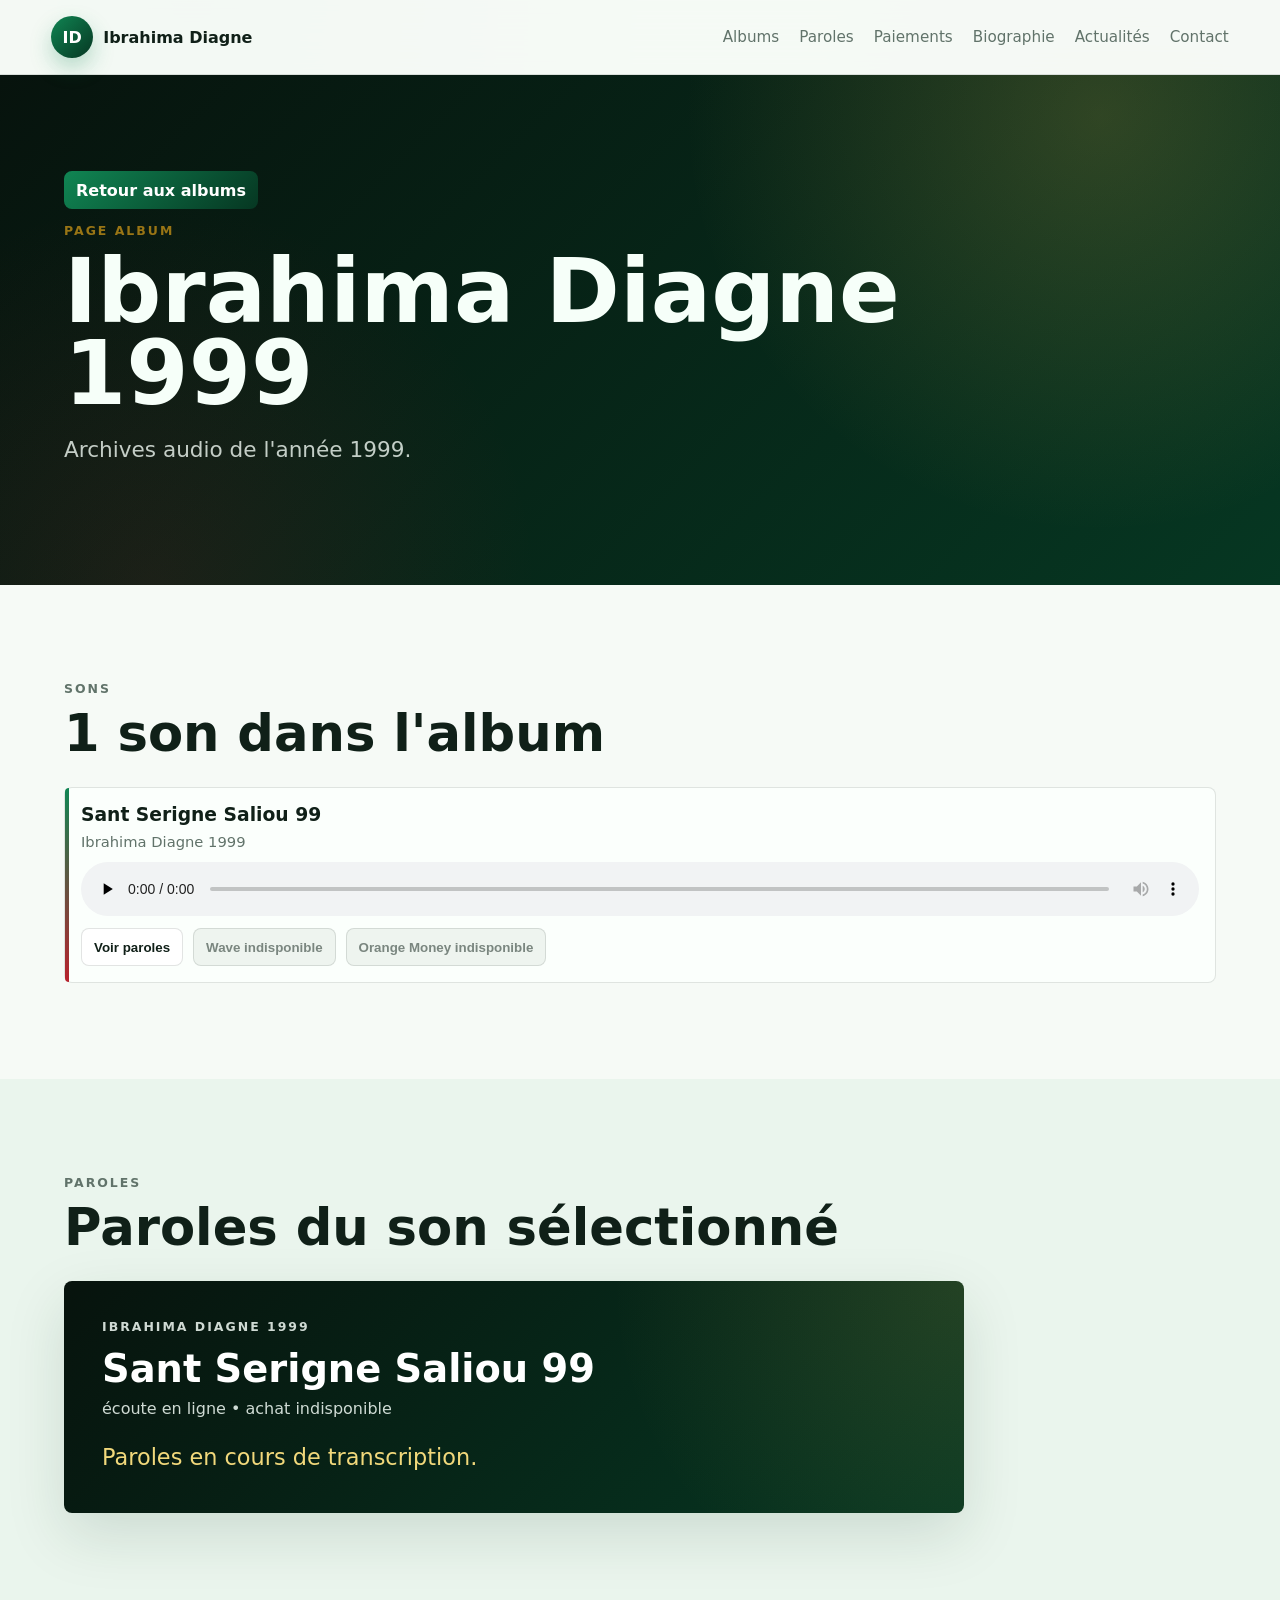
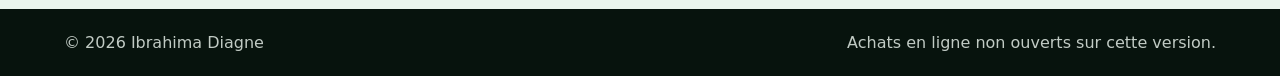
==== album.html @ c621b081 "feat: add album detail pages" ====
<!doctype html>
<html lang="fr">
  <head>
    <meta charset="utf-8">
    <meta name="viewport" content="width=device-width, initial-scale=1">
    <title>Album | Ibrahima Diagne</title>
    <meta name="description" content="Page album des archives musicales d'Ibrahima Diagne.">
    <link rel="stylesheet" href="styles.css">
  </head>
  <body>
    <header class="site-header">
      <a class="brand" href="index.html#accueil" aria-label="Accueil Ibrahima Diagne">
        <span class="brand-mark">ID</span>
        <span>Ibrahima Diagne</span>
      </a>
      <nav class="nav" aria-label="Navigation principale">
        <a href="index.html#albums">Albums</a>
        <a href="index.html#lyrics">Paroles</a>
        <a href="index.html#paiements">Paiements</a>
        <a href="index.html#biographie">Biographie</a>
        <a href="index.html#actualites">Actualités</a>
        <a href="index.html#contact">Contact</a>
      </nav>
    </header>

    <main>
      <section class="album-detail-hero">
        <a class="back-link" href="index.html#albums">Retour aux albums</a>
        <p class="eyebrow">Page album</p>
        <h1 id="albumTitle">Album</h1>
        <p id="albumDescription" class="lead"></p>
      </section>

      <section class="section album-detail-section">
        <div class="section-heading">
          <p class="eyebrow">Sons</p>
          <h2 id="albumTrackCount">Sons de l'album</h2>
        </div>
        <div id="albumTracks" class="track-list"></div>
      </section>

      <section class="section lyrics-section">
        <div class="section-heading">
          <p class="eyebrow">Paroles</p>
          <h2>Paroles du son sélectionné</h2>
        </div>
        <article id="albumLyricsPanel" class="lyrics-panel"></article>
      </section>
    </main>

    <footer class="footer">
      <span>&copy; 2026 Ibrahima Diagne</span>
      <span>Achats en ligne non ouverts sur cette version.</span>
    </footer>

    <script src="scripts/album.js"></script>
  </body>
</html>
---- styles.css ----
:root {
  --ink: #102018;
  --muted: #61736a;
  --cream: #f6faf6;
  --paper: #ffffff;
  --gold: #d6b24a;
  --gold-soft: #f1d87b;
  --gold-dark: #997515;
  --green: #108553;
  --green-dark: #063722;
  --red: #b7222d;
  --night: #07130d;
  --line: rgba(16, 32, 24, 0.12);
  --shadow: 0 22px 60px rgba(6, 55, 34, 0.13);
}

* {
  box-sizing: border-box;
}

html {
  scroll-behavior: smooth;
}

body {
  margin: 0;
  font-family: Inter, ui-sans-serif, system-ui, -apple-system, BlinkMacSystemFont, "Segoe UI", sans-serif;
  color: var(--ink);
  background:
    radial-gradient(circle at 15% 0%, rgba(16, 133, 83, 0.12), transparent 28rem),
    radial-gradient(circle at 88% 10%, rgba(183, 34, 45, 0.08), transparent 22rem),
    var(--cream);
}

a {
  color: inherit;
  text-decoration: none;
}

.site-header {
  position: sticky;
  top: 0;
  z-index: 10;
  display: flex;
  align-items: center;
  justify-content: space-between;
  gap: 24px;
  padding: 16px clamp(18px, 4vw, 56px);
  background: rgba(246, 250, 246, 0.9);
  border-bottom: 1px solid var(--line);
  backdrop-filter: blur(18px);
}

.brand {
  display: inline-flex;
  align-items: center;
  gap: 10px;
  font-weight: 800;
}

.brand-mark {
  display: grid;
  width: 42px;
  height: 42px;
  place-items: center;
  color: white;
  background: linear-gradient(135deg, var(--green), var(--green-dark));
  border-radius: 50%;
  box-shadow: 0 10px 22px rgba(16, 133, 83, 0.28);
}

.nav {
  display: flex;
  gap: 20px;
  color: var(--muted);
  font-size: 0.95rem;
}

.nav a:hover {
  color: var(--ink);
}

.hero {
  position: relative;
  display: grid;
  grid-template-columns: minmax(320px, 0.92fr) minmax(320px, 1.08fr);
  min-height: calc(100vh - 75px);
  align-items: center;
  gap: clamp(28px, 5vw, 70px);
  padding: clamp(32px, 6vw, 80px) clamp(18px, 5vw, 72px);
  background:
    radial-gradient(circle at 80% 12%, rgba(183, 34, 45, 0.1), transparent 24rem),
    linear-gradient(90deg, rgba(6, 55, 34, 0.02), rgba(16, 133, 83, 0.1)),
    linear-gradient(135deg, #ffffff 0%, #eef8f0 54%, #dfeee4 100%);
  overflow: hidden;
}

.hero::after {
  content: "";
  position: absolute;
  inset: auto -10% -34% 18%;
  height: 54%;
  background: radial-gradient(circle, rgba(16, 133, 83, 0.18), transparent 65%);
  pointer-events: none;
}

.hero-media {
  position: relative;
  display: grid;
  place-items: center;
  min-height: 540px;
  z-index: 1;
}

.hero-image {
  width: min(100%, 470px);
  height: min(72vh, 650px);
  object-fit: cover;
  object-position: center;
  border: 1px solid rgba(255, 255, 255, 0.55);
  border-radius: 8px;
  box-shadow: var(--shadow);
}

.hero-card {
  position: absolute;
  right: 0;
  bottom: 9%;
  display: grid;
  gap: 6px;
  width: min(78%, 330px);
  padding: 18px;
  color: #f6fff9;
  background: rgba(7, 19, 13, 0.8);
  border: 1px solid rgba(241, 216, 123, 0.34);
  border-radius: 8px;
  backdrop-filter: blur(18px);
  box-shadow: 0 18px 42px rgba(12, 9, 5, 0.24);
}

.hero-card span,
.hero-card small {
  color: rgba(246, 255, 249, 0.72);
  font-weight: 800;
}

.hero-card strong {
  font-size: 1.18rem;
}

.featured-audio {
  width: 100%;
  min-width: 0;
  margin: 6px 0;
}

.featured-play {
  min-height: 42px;
  margin: 6px 0;
  padding: 0 14px;
  color: white;
  background: linear-gradient(135deg, var(--green), var(--green-dark));
  border: 1px solid rgba(255, 255, 255, 0.2);
  border-radius: 8px;
  font: inherit;
  font-weight: 900;
  cursor: pointer;
}

.featured-play:hover {
  transform: translateY(-1px);
}

.photo-credit {
  position: absolute;
  left: 22px;
  bottom: 18px;
  max-width: calc(100% - 44px);
  padding: 7px 10px;
  color: rgba(246, 255, 249, 0.72);
  background: rgba(7, 19, 13, 0.58);
  border: 1px solid rgba(255, 255, 255, 0.14);
  border-radius: 8px;
  font-size: 0.75rem;
  font-weight: 800;
  backdrop-filter: blur(12px);
}

.photo-credit:hover {
  color: white;
}

.hero-copy {
  position: relative;
  max-width: 720px;
  z-index: 1;
}

.status-pill {
  display: inline-flex;
  margin-bottom: 18px;
  padding: 9px 13px;
  color: var(--green-dark);
  background: rgba(255, 255, 255, 0.52);
  border: 1px solid rgba(14, 111, 63, 0.2);
  border-radius: 999px;
  font-size: 0.86rem;
  font-weight: 900;
}

.eyebrow {
  margin: 0 0 12px;
  color: var(--gold-dark);
  font-size: 0.78rem;
  font-weight: 800;
  letter-spacing: 0.16em;
  text-transform: uppercase;
}

h1,
h2,
h3,
p {
  margin-top: 0;
}

h1 {
  margin-bottom: 22px;
  font-size: clamp(3rem, 7vw, 6.8rem);
  line-height: 0.92;
  letter-spacing: 0;
}

h2 {
  margin-bottom: 14px;
  font-size: clamp(2rem, 4vw, 3.6rem);
  line-height: 1;
}

h3 {
  margin-bottom: 8px;
}

.lead {
  max-width: 630px;
  color: #40544a;
  font-size: clamp(1.08rem, 2vw, 1.35rem);
  line-height: 1.6;
}

.button {
  display: inline-flex;
  align-items: center;
  justify-content: center;
  min-height: 48px;
  padding: 0 20px;
  border: 1px solid transparent;
  border-radius: 8px;
  font-weight: 800;
  cursor: pointer;
}

.primary {
  color: white;
  background: linear-gradient(135deg, var(--green), var(--green-dark));
  box-shadow: 0 14px 24px rgba(16, 133, 83, 0.22);
}

.ghost {
  color: var(--green-dark);
  border-color: rgba(14, 111, 63, 0.28);
  background: rgba(255, 255, 255, 0.36);
}

.hero-actions,
.trust-row {
  display: flex;
  flex-wrap: wrap;
  gap: 12px;
  margin-top: 26px;
}

.trust-row span {
  padding: 8px 11px;
  color: var(--green-dark);
  background: rgba(255, 255, 255, 0.72);
  border: 1px solid var(--line);
  border-radius: 999px;
  font-size: 0.9rem;
  font-weight: 700;
}

.intro-band,
.feature-row,
.section,
.payments,
.bio,
.contact {
  padding: clamp(48px, 8vw, 96px) clamp(18px, 5vw, 72px);
}

.intro-band {
  display: grid;
  grid-template-columns: 1fr 1fr;
  gap: 28px;
  color: #f6fff9;
  background:
    radial-gradient(circle at 92% 8%, rgba(214, 178, 74, 0.2), transparent 22rem),
    linear-gradient(135deg, var(--green-dark), var(--night));
}

.intro-band p {
  color: rgba(246, 255, 249, 0.78);
  line-height: 1.7;
}

.feature-row {
  display: grid;
  grid-template-columns: repeat(3, 1fr);
  gap: 1px;
  padding-top: 0;
  padding-bottom: 0;
  background: rgba(21, 17, 11, 0.12);
}

.feature-row article {
  min-height: 210px;
  padding: clamp(24px, 4vw, 42px);
  background: var(--paper);
}

.feature-row span,
.news-grid span {
  color: var(--gold-dark);
  font-weight: 900;
}

.feature-row strong {
  display: block;
  margin: 18px 0 10px;
  font-size: 1.35rem;
}

.feature-row p {
  color: var(--muted);
  line-height: 1.65;
}

.section-heading {
  max-width: 780px;
  margin-bottom: 28px;
}

.section-heading p {
  color: var(--muted);
}

.catalog-toolbar {
  display: grid;
  grid-template-columns: minmax(220px, 320px) minmax(220px, 1fr);
  gap: 14px;
  margin-bottom: 26px;
}

label {
  display: grid;
  gap: 8px;
  color: var(--muted);
  font-size: 0.9rem;
  font-weight: 800;
}

select,
input,
textarea {
  width: 100%;
  min-height: 48px;
  padding: 12px 14px;
  color: var(--ink);
  background: var(--paper);
  border: 1px solid var(--line);
  border-radius: 8px;
  font: inherit;
}

textarea {
  min-height: 120px;
  resize: vertical;
}

.album-grid {
  display: grid;
  gap: 28px;
}

.album-open,
.back-link {
  display: inline-flex;
  align-items: center;
  min-height: 38px;
  margin: 0 0 14px;
  padding: 0 12px;
  color: white;
  background: linear-gradient(135deg, var(--green), var(--green-dark));
  border-radius: 8px;
  font-weight: 900;
}

.album-open:hover,
.back-link:hover {
  transform: translateY(-1px);
}

.album-card {
  display: grid;
  grid-template-columns: minmax(230px, 320px) 1fr;
  gap: 24px;
  padding: clamp(16px, 2vw, 24px);
  background: var(--paper);
  border: 1px solid var(--line);
  border-radius: 8px;
  box-shadow: 0 16px 42px rgba(30, 20, 5, 0.08);
}

.album-cover {
  min-height: 240px;
  padding: 22px;
  color: #f6fff9;
  background:
    radial-gradient(circle at 28% 22%, rgba(214, 178, 74, 0.24), transparent 32%),
    linear-gradient(135deg, rgba(6, 55, 34, 0.95), rgba(7, 19, 13, 0.9)),
    repeating-linear-gradient(-45deg, rgba(255,255,255,.08) 0 2px, transparent 2px 13px);
  border-radius: 8px;
  display: flex;
  flex-direction: column;
  justify-content: flex-end;
}

.album-cover strong {
  font-size: 1.55rem;
  line-height: 1;
}

.album-detail-hero {
  padding: clamp(48px, 8vw, 96px) clamp(18px, 5vw, 72px);
  color: #f6fff9;
  background:
    radial-gradient(circle at 86% 8%, rgba(214, 178, 74, 0.2), transparent 26rem),
    radial-gradient(circle at 12% 100%, rgba(183, 34, 45, 0.12), transparent 24rem),
    linear-gradient(135deg, var(--night), var(--green-dark));
}

.album-detail-hero h1 {
  max-width: 920px;
  margin-bottom: 18px;
}

.album-detail-hero .lead {
  color: rgba(246, 255, 249, 0.78);
}

.album-detail-section {
  background: var(--cream);
}

.track-list {
  display: grid;
  gap: 12px;
}

.track {
  position: relative;
  display: grid;
  gap: 12px;
  padding: 16px;
  background: #fbfffc;
  border: 1px solid var(--line);
  border-radius: 8px;
}

.track::before {
  content: "";
  position: absolute;
  inset: 0 auto 0 0;
  width: 4px;
  background: linear-gradient(var(--green), var(--red));
  border-radius: 8px 0 0 8px;
}

.track-top {
  display: flex;
  align-items: center;
  justify-content: space-between;
  gap: 16px;
}

.track-meta {
  color: var(--muted);
  font-size: 0.92rem;
}

audio {
  width: 100%;
}

.track-actions {
  display: flex;
  flex-wrap: wrap;
  gap: 10px;
}

.small-button {
  min-height: 38px;
  padding: 0 12px;
  border: 1px solid var(--line);
  border-radius: 8px;
  background: white;
  color: var(--ink);
  font-weight: 800;
  cursor: pointer;
}

.small-button:hover:not(:disabled) {
  border-color: rgba(14, 111, 63, 0.35);
  transform: translateY(-1px);
}

.small-button.disabled {
  color: rgba(16, 32, 24, 0.52);
  background: #eef4ef;
  cursor: not-allowed;
}

.payments {
  display: grid;
  grid-template-columns: minmax(280px, 0.9fr) minmax(320px, 1.1fr);
  gap: 24px;
  align-items: center;
  color: #f6fff9;
  background:
    radial-gradient(circle at 90% 0%, rgba(214, 178, 74, 0.2), transparent 30rem),
    radial-gradient(circle at 10% 100%, rgba(183, 34, 45, 0.16), transparent 24rem),
    linear-gradient(135deg, var(--night), var(--green-dark));
}

.payments p {
  color: rgba(246, 255, 249, 0.78);
  line-height: 1.7;
}

.payment-grid {
  display: grid;
  grid-template-columns: repeat(2, 1fr);
  gap: 16px;
}

.payment-card {
  display: grid;
  min-height: 230px;
  align-content: end;
  gap: 12px;
  padding: 24px;
  border: 1px solid rgba(255, 255, 255, 0.16);
  border-radius: 8px;
}

.payment-card span {
  font-size: 0.86rem;
  font-weight: 900;
  text-transform: uppercase;
  letter-spacing: 0.14em;
}

.payment-card strong {
  font-size: 1.6rem;
  line-height: 1.05;
}

.payment-card button {
  min-height: 42px;
  color: rgba(255, 255, 255, 0.62);
  background: rgba(255, 255, 255, 0.08);
  border: 1px solid rgba(255, 255, 255, 0.2);
  border-radius: 8px;
}

.wave {
  background: linear-gradient(135deg, rgba(20, 104, 207, 0.66), rgba(7, 19, 13, 0.5));
}

.orange {
  background: linear-gradient(135deg, rgba(214, 178, 74, 0.72), rgba(7, 19, 13, 0.54));
}

.lyrics-section {
  background: #eaf5ed;
}

.lyrics-panel {
  max-width: 900px;
  padding: clamp(22px, 4vw, 38px);
  color: #f6fff9;
  background:
    radial-gradient(circle at 100% 0%, rgba(214, 178, 74, 0.14), transparent 22rem),
    linear-gradient(135deg, var(--night), var(--green-dark));
  border-radius: 8px;
  box-shadow: var(--shadow);
}

.lyrics-panel h3 {
  color: white;
  font-size: clamp(1.5rem, 3vw, 2.4rem);
}

.lyrics-panel p {
  color: rgba(246, 255, 249, 0.84);
}

.lyrics-lines {
  display: grid;
  gap: 12px;
  margin-top: 22px;
  color: #f1d87b;
  font-size: clamp(1.1rem, 2vw, 1.4rem);
  line-height: 1.55;
}

.bio {
  display: grid;
  grid-template-columns: minmax(280px, 1fr) minmax(240px, 420px);
  gap: 24px;
  align-items: stretch;
}

.bio-card,
.stats,
.contact-form {
  padding: clamp(22px, 4vw, 36px);
  background: var(--paper);
  border: 1px solid var(--line);
  border-radius: 8px;
}

.bio-card p {
  color: var(--muted);
  line-height: 1.7;
}

.source-link {
  display: inline-flex;
  margin-top: 8px;
  padding: 12px 14px;
  color: var(--green-dark);
  background: #eaf5ed;
  border: 1px solid rgba(14, 111, 63, 0.16);
  border-radius: 8px;
  font-weight: 900;
}

.source-link:hover {
  color: var(--ink);
  border-color: rgba(141, 103, 24, 0.34);
}

.stats {
  display: grid;
  gap: 14px;
}

.stats div {
  padding: 18px;
  background: #eef8f0;
  border-radius: 8px;
}

.stats strong {
  display: block;
  font-size: 2.2rem;
}

.stats span {
  color: var(--muted);
  font-weight: 800;
}

.news-grid {
  display: grid;
  grid-template-columns: repeat(3, 1fr);
  gap: 18px;
}

.news-grid article {
  min-height: 210px;
  padding: 24px;
  color: #f6fff9;
  background:
    radial-gradient(circle at 80% 10%, rgba(214, 178, 74, 0.2), transparent 40%),
    linear-gradient(145deg, var(--night), var(--green-dark));
  border-radius: 8px;
}

.contact {
  display: grid;
  grid-template-columns: 1fr minmax(280px, 440px);
  gap: 26px;
  color: #f6fff9;
  background:
    radial-gradient(circle at 10% 10%, rgba(214, 178, 74, 0.14), transparent 28rem),
    radial-gradient(circle at 90% 80%, rgba(183, 34, 45, 0.1), transparent 22rem),
    var(--night);
}

.contact p {
  color: rgba(246, 255, 249, 0.78);
  line-height: 1.7;
}

.contact-form {
  display: grid;
  gap: 16px;
  background: rgba(255, 255, 255, 0.08);
  border-color: rgba(255, 255, 255, 0.16);
}

.contact-form .button {
  margin-top: 8px;
}

.footer {
  display: flex;
  justify-content: space-between;
  gap: 18px;
  padding: 24px clamp(18px, 5vw, 72px);
  color: rgba(246, 255, 249, 0.78);
  background: var(--night);
}

@media (max-width: 900px) {
  .site-header,
  .nav,
  .track-top,
  .footer {
    align-items: flex-start;
    flex-direction: column;
  }

  .hero,
  .intro-band,
  .feature-row,
  .album-card,
  .payments,
  .bio,
  .contact,
  .catalog-toolbar {
    grid-template-columns: 1fr;
  }

  .hero {
    min-height: auto;
  }

  .hero-media {
    min-height: 360px;
    order: -1;
  }

  .hero-image {
    height: 460px;
  }

  .news-grid,
  .payment-grid {
    grid-template-columns: 1fr;
  }
}

@media (max-width: 560px) {
  .nav {
    display: none;
  }

  h1 {
    font-size: 3rem;
  }

  .hero-image {
    width: 100%;
    height: 390px;
  }

  .hero-card {
    left: 14px;
    right: 14px;
    width: auto;
  }
}
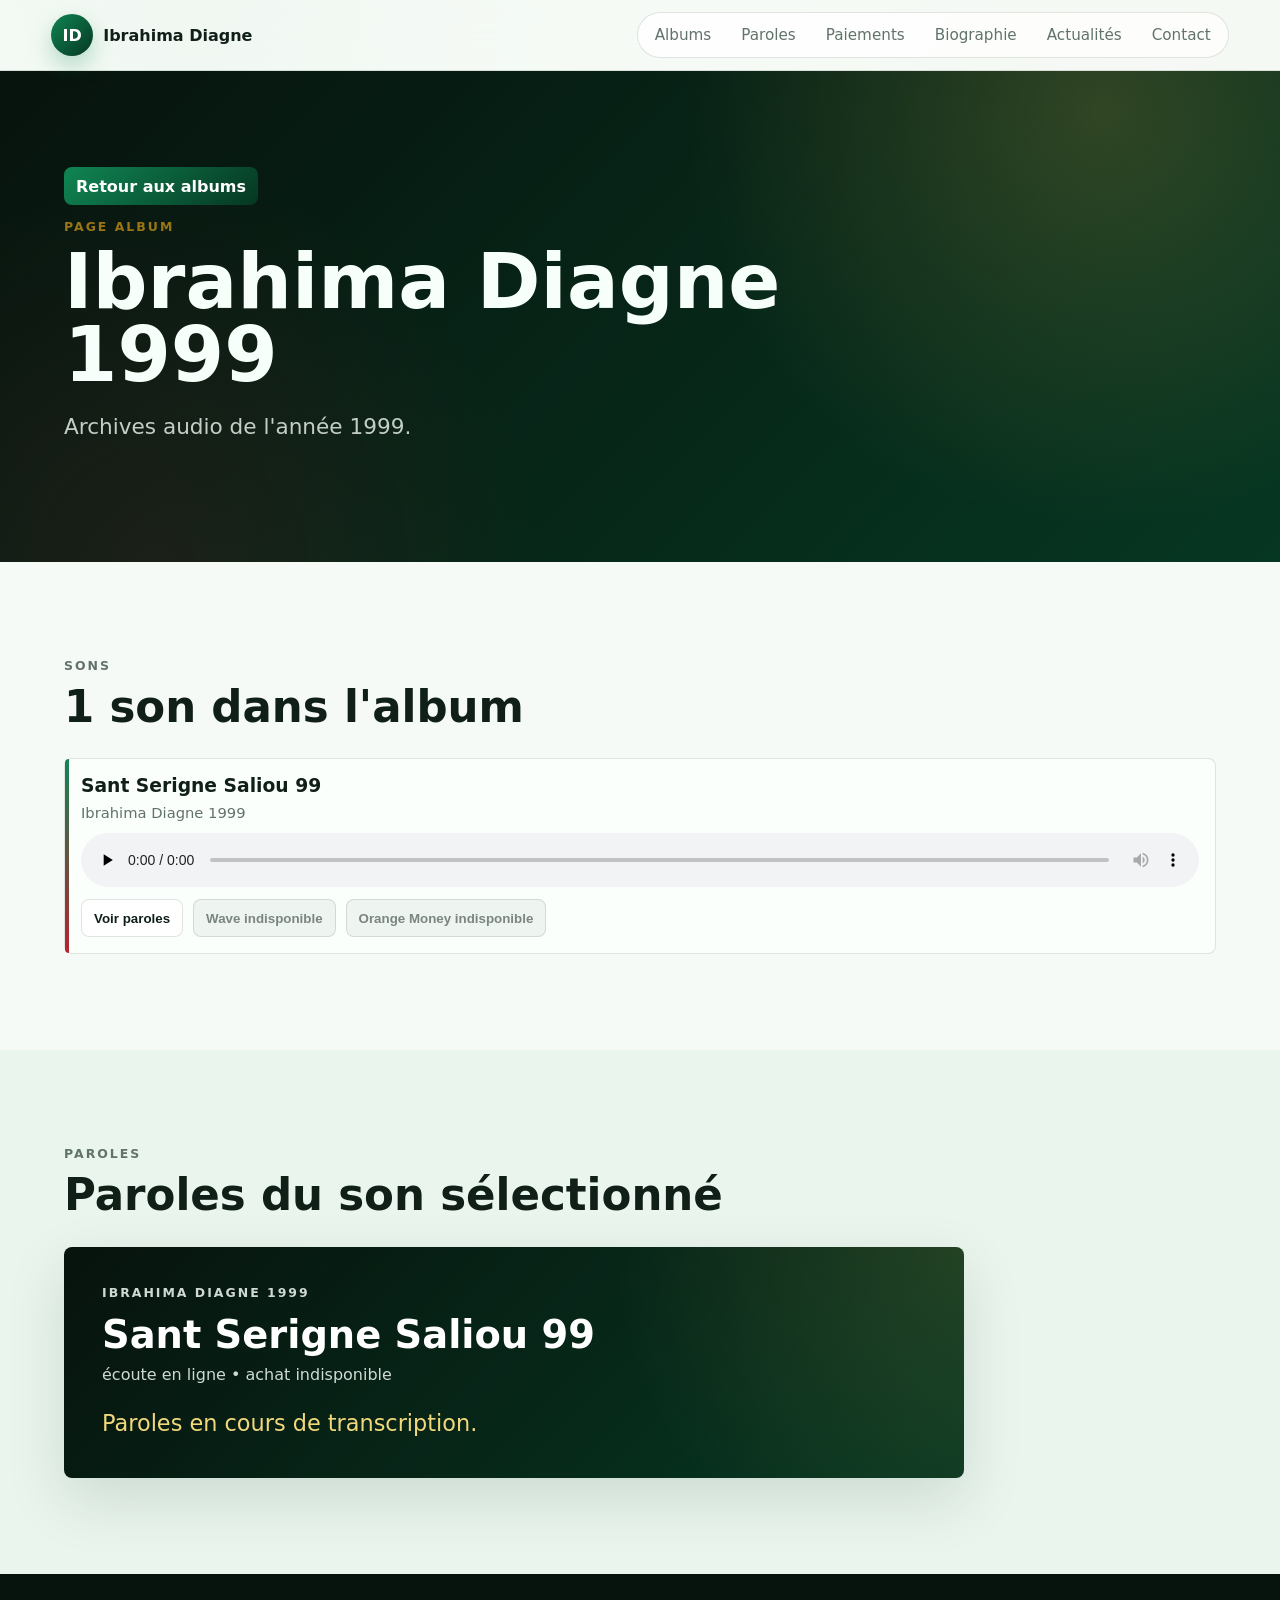
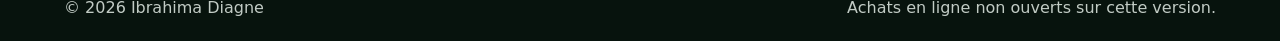
==== commit 9682334c: "style: refine homepage album design" ====
--- a/album.html
+++ b/album.html
@@ -5,7 +5,7 @@
     <meta name="viewport" content="width=device-width, initial-scale=1">
     <title>Album | Ibrahima Diagne</title>
     <meta name="description" content="Page album des archives musicales d'Ibrahima Diagne.">
-    <link rel="stylesheet" href="styles.css">
+    <link rel="stylesheet" href="styles.css?v=20260605-design">
   </head>
   <body>
     <header class="site-header">
@@ -53,6 +53,6 @@
       <span>Achats en ligne non ouverts sur cette version.</span>
     </footer>
 
-    <script src="scripts/album.js"></script>
+    <script src="scripts/album.js?v=20260605-design"></script>
   </body>
 </html>
--- a/styles.css
+++ b/styles.css
@@ -32,6 +32,18 @@
     var(--cream);
 }
 
+body::before {
+  content: "";
+  position: fixed;
+  inset: 0;
+  z-index: -1;
+  background-image:
+    linear-gradient(rgba(16, 32, 24, 0.035) 1px, transparent 1px),
+    linear-gradient(90deg, rgba(16, 32, 24, 0.035) 1px, transparent 1px);
+  background-size: 42px 42px;
+  mask-image: linear-gradient(to bottom, rgba(0, 0, 0, 0.7), transparent 70%);
+}
+
 a {
   color: inherit;
   text-decoration: none;
@@ -45,8 +57,8 @@
   align-items: center;
   justify-content: space-between;
   gap: 24px;
-  padding: 16px clamp(18px, 4vw, 56px);
-  background: rgba(246, 250, 246, 0.9);
+  padding: 12px clamp(18px, 4vw, 56px);
+  background: rgba(246, 250, 246, 0.82);
   border-bottom: 1px solid var(--line);
   backdrop-filter: blur(18px);
 }
@@ -71,23 +83,34 @@
 
 .nav {
   display: flex;
-  gap: 20px;
+  align-items: center;
+  gap: 6px;
   color: var(--muted);
   font-size: 0.95rem;
+  padding: 5px;
+  background: rgba(255, 255, 255, 0.66);
+  border: 1px solid var(--line);
+  border-radius: 999px;
+}
+
+.nav a {
+  padding: 8px 12px;
+  border-radius: 999px;
 }
 
 .nav a:hover {
   color: var(--ink);
+  background: #eef8f0;
 }
 
 .hero {
   position: relative;
   display: grid;
   grid-template-columns: minmax(320px, 0.92fr) minmax(320px, 1.08fr);
-  min-height: calc(100vh - 75px);
+  min-height: 760px;
   align-items: center;
   gap: clamp(28px, 5vw, 70px);
-  padding: clamp(32px, 6vw, 80px) clamp(18px, 5vw, 72px);
+  padding: clamp(36px, 6vw, 76px) clamp(18px, 5vw, 72px);
   background:
     radial-gradient(circle at 80% 12%, rgba(183, 34, 45, 0.1), transparent 24rem),
     linear-gradient(90deg, rgba(6, 55, 34, 0.02), rgba(16, 133, 83, 0.1)),
@@ -108,13 +131,13 @@
   position: relative;
   display: grid;
   place-items: center;
-  min-height: 540px;
+  min-height: 520px;
   z-index: 1;
 }
 
 .hero-image {
-  width: min(100%, 470px);
-  height: min(72vh, 650px);
+  width: min(100%, 520px);
+  height: min(68vh, 600px);
   object-fit: cover;
   object-position: center;
   border: 1px solid rgba(255, 255, 255, 0.55);
@@ -124,11 +147,11 @@
 
 .hero-card {
   position: absolute;
-  right: 0;
-  bottom: 9%;
+  right: -10px;
+  bottom: 8%;
   display: grid;
   gap: 6px;
-  width: min(78%, 330px);
+  width: min(82%, 360px);
   padding: 18px;
   color: #f6fff9;
   background: rgba(7, 19, 13, 0.8);
@@ -192,7 +215,7 @@
 
 .hero-copy {
   position: relative;
-  max-width: 720px;
+  max-width: 680px;
   z-index: 1;
 }
 
@@ -226,15 +249,15 @@
 
 h1 {
   margin-bottom: 22px;
-  font-size: clamp(3rem, 7vw, 6.8rem);
-  line-height: 0.92;
+  font-size: clamp(3.1rem, 6vw, 5.8rem);
+  line-height: 0.95;
   letter-spacing: 0;
 }
 
 h2 {
   margin-bottom: 14px;
-  font-size: clamp(2rem, 4vw, 3.6rem);
-  line-height: 1;
+  font-size: clamp(2rem, 3.4vw, 3.2rem);
+  line-height: 1.04;
 }
 
 h3 {
@@ -390,7 +413,8 @@
 
 .album-grid {
   display: grid;
-  gap: 28px;
+  grid-template-columns: repeat(auto-fit, minmax(260px, 1fr));
+  gap: 18px;
 }
 
 .album-open,
@@ -413,17 +437,24 @@
 
 .album-card {
   display: grid;
-  grid-template-columns: minmax(230px, 320px) 1fr;
-  gap: 24px;
-  padding: clamp(16px, 2vw, 24px);
+  grid-template-columns: 1fr;
+  gap: 16px;
+  padding: 14px;
   background: var(--paper);
   border: 1px solid var(--line);
   border-radius: 8px;
-  box-shadow: 0 16px 42px rgba(30, 20, 5, 0.08);
+  box-shadow: 0 14px 34px rgba(6, 55, 34, 0.08);
+  transition: transform 180ms ease, box-shadow 180ms ease, border-color 180ms ease;
+}
+
+.album-card:hover {
+  transform: translateY(-3px);
+  border-color: rgba(16, 133, 83, 0.24);
+  box-shadow: 0 18px 44px rgba(6, 55, 34, 0.14);
 }
 
 .album-cover {
-  min-height: 240px;
+  min-height: 210px;
   padding: 22px;
   color: #f6fff9;
   background:
@@ -436,9 +467,42 @@
   justify-content: flex-end;
 }
 
+.album-cover span {
+  display: inline-flex;
+  width: max-content;
+  margin-bottom: auto;
+  padding: 7px 10px;
+  color: var(--green-dark);
+  background: rgba(246, 255, 249, 0.84);
+  border-radius: 999px;
+  font-weight: 900;
+}
+
 .album-cover strong {
-  font-size: 1.55rem;
+  font-size: 1.48rem;
   line-height: 1;
+}
+
+.album-preview,
+.album-preview-list {
+  margin: 4px 0 0;
+  color: var(--muted);
+}
+
+.album-preview-list {
+  display: grid;
+  gap: 8px;
+  padding: 0;
+  list-style: none;
+}
+
+.album-preview-list li {
+  padding: 10px 12px;
+  background: #fbfffc;
+  border: 1px solid var(--line);
+  border-radius: 8px;
+  font-weight: 800;
+  font-size: 0.94rem;
 }
 
 .album-detail-hero {
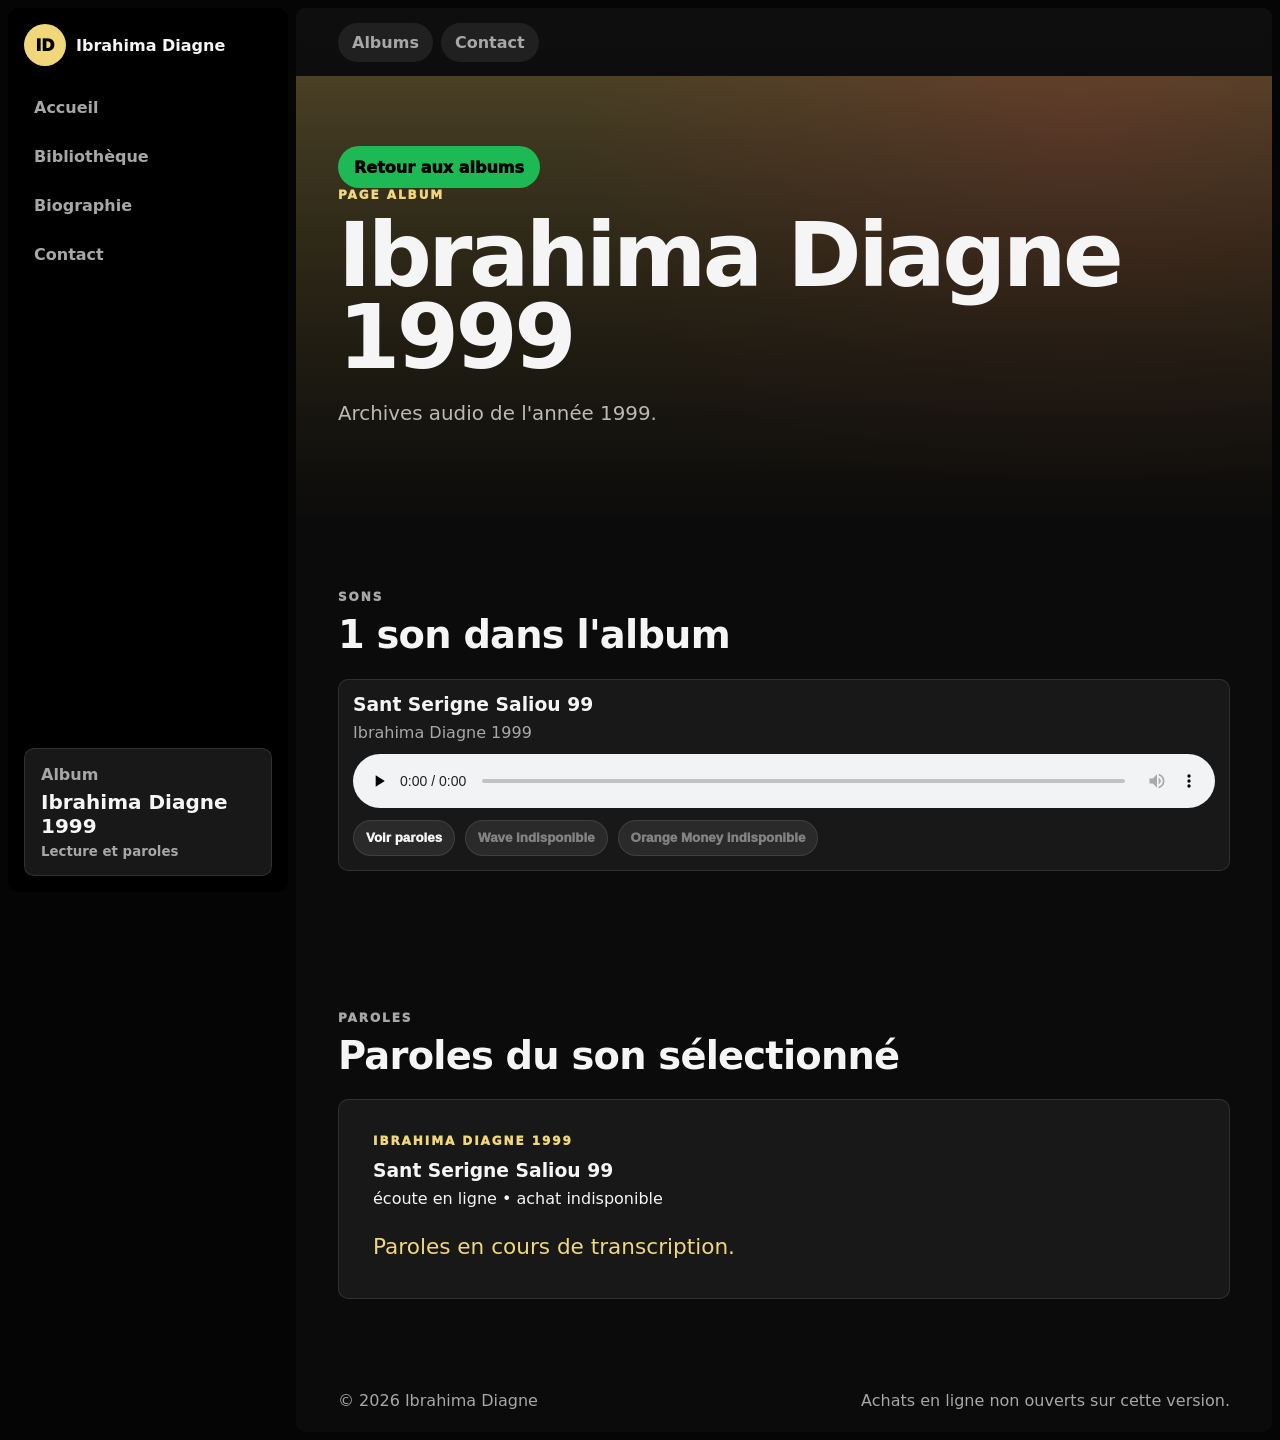
==== commit c3c3ebe2: "style: redesign as music streaming app" ====
--- a/album.html
+++ b/album.html
@@ -5,25 +5,41 @@
     <meta name="viewport" content="width=device-width, initial-scale=1">
     <title>Album | Ibrahima Diagne</title>
     <meta name="description" content="Page album des archives musicales d'Ibrahima Diagne.">
-    <link rel="stylesheet" href="styles.css?v=20260605-design">
+    <link rel="stylesheet" href="styles.css?v=20260605-musicapp">
   </head>
   <body>
-    <header class="site-header">
-      <a class="brand" href="index.html#accueil" aria-label="Accueil Ibrahima Diagne">
-        <span class="brand-mark">ID</span>
-        <span>Ibrahima Diagne</span>
-      </a>
-      <nav class="nav" aria-label="Navigation principale">
-        <a href="index.html#albums">Albums</a>
-        <a href="index.html#lyrics">Paroles</a>
-        <a href="index.html#paiements">Paiements</a>
-        <a href="index.html#biographie">Biographie</a>
-        <a href="index.html#actualites">Actualités</a>
-        <a href="index.html#contact">Contact</a>
-      </nav>
-    </header>
+    <div class="app-shell">
+      <aside class="sidebar" aria-label="Navigation musicale">
+        <a class="brand" href="index.html#accueil" aria-label="Accueil Ibrahima Diagne">
+          <span class="brand-mark">ID</span>
+          <span>Ibrahima Diagne</span>
+        </a>
+        <nav class="nav" aria-label="Navigation principale">
+          <a href="index.html#accueil">Accueil</a>
+          <a href="index.html#albums">Bibliothèque</a>
+          <a href="index.html#biographie">Biographie</a>
+          <a href="index.html#contact">Contact</a>
+        </nav>
+        <div class="sidebar-card">
+          <span>Album</span>
+          <strong id="sidebarAlbumTitle">Archives</strong>
+          <small>Lecture et paroles</small>
+        </div>
+      </aside>
 
-    <main>
+      <div class="app-main">
+        <header class="topbar">
+          <a class="brand mobile-brand" href="index.html#accueil" aria-label="Accueil Ibrahima Diagne">
+            <span class="brand-mark">ID</span>
+            <span>Ibrahima Diagne</span>
+          </a>
+          <div class="topbar-actions">
+            <a href="index.html#albums">Albums</a>
+            <a href="index.html#contact">Contact</a>
+          </div>
+        </header>
+
+        <main>
       <section class="album-detail-hero">
         <a class="back-link" href="index.html#albums">Retour aux albums</a>
         <p class="eyebrow">Page album</p>
@@ -46,13 +62,15 @@
         </div>
         <article id="albumLyricsPanel" class="lyrics-panel"></article>
       </section>
-    </main>
+        </main>
 
-    <footer class="footer">
-      <span>&copy; 2026 Ibrahima Diagne</span>
-      <span>Achats en ligne non ouverts sur cette version.</span>
-    </footer>
+        <footer class="footer">
+          <span>&copy; 2026 Ibrahima Diagne</span>
+          <span>Achats en ligne non ouverts sur cette version.</span>
+        </footer>
+      </div>
+    </div>
 
-    <script src="scripts/album.js?v=20260605-design"></script>
+    <script src="scripts/album.js?v=20260605-musicapp"></script>
   </body>
 </html>
--- a/styles.css
+++ b/styles.css
@@ -1,17 +1,18 @@
 :root {
-  --ink: #102018;
-  --muted: #61736a;
-  --cream: #f6faf6;
-  --paper: #ffffff;
+  --bg: #050505;
+  --panel: #101010;
+  --panel-soft: #181818;
+  --card: #1d1d1d;
+  --card-hover: #292929;
+  --text: #f5f5f5;
+  --muted: #a7a7a7;
+  --line: rgba(255, 255, 255, 0.1);
   --gold: #d6b24a;
-  --gold-soft: #f1d87b;
-  --gold-dark: #997515;
-  --green: #108553;
-  --green-dark: #063722;
-  --red: #b7222d;
-  --night: #07130d;
-  --line: rgba(16, 32, 24, 0.12);
-  --shadow: 0 22px 60px rgba(6, 55, 34, 0.13);
+  --gold-soft: #f0d77b;
+  --accent: #9b123a;
+  --green: #1db954;
+  --radius: 10px;
+  --shadow: 0 22px 60px rgba(0, 0, 0, 0.35);
 }
 
 * {
@@ -24,24 +25,9 @@
 
 body {
   margin: 0;
+  color: var(--text);
+  background: var(--bg);
   font-family: Inter, ui-sans-serif, system-ui, -apple-system, BlinkMacSystemFont, "Segoe UI", sans-serif;
-  color: var(--ink);
-  background:
-    radial-gradient(circle at 15% 0%, rgba(16, 133, 83, 0.12), transparent 28rem),
-    radial-gradient(circle at 88% 10%, rgba(183, 34, 45, 0.08), transparent 22rem),
-    var(--cream);
-}
-
-body::before {
-  content: "";
-  position: fixed;
-  inset: 0;
-  z-index: -1;
-  background-image:
-    linear-gradient(rgba(16, 32, 24, 0.035) 1px, transparent 1px),
-    linear-gradient(90deg, rgba(16, 32, 24, 0.035) 1px, transparent 1px);
-  background-size: 42px 42px;
-  mask-image: linear-gradient(to bottom, rgba(0, 0, 0, 0.7), transparent 70%);
 }
 
 a {
@@ -49,17 +35,45 @@
   text-decoration: none;
 }
 
-.site-header {
+.app-shell {
+  display: grid;
+  grid-template-columns: 280px minmax(0, 1fr);
+  min-height: 100vh;
+  gap: 8px;
+  padding: 8px;
+  background: var(--bg);
+}
+
+.sidebar {
+  position: sticky;
+  top: 8px;
+  display: flex;
+  flex-direction: column;
+  gap: 10px;
+  height: calc(100vh - 16px);
+  padding: 16px;
+  background: #000;
+  border-radius: var(--radius);
+}
+
+.app-main {
+  min-width: 0;
+  overflow: hidden;
+  background: linear-gradient(180deg, #1b1b1b 0, #0b0b0b 360px, #0b0b0b 100%);
+  border-radius: var(--radius);
+}
+
+.topbar {
   position: sticky;
   top: 0;
-  z-index: 10;
+  z-index: 8;
   display: flex;
   align-items: center;
   justify-content: space-between;
-  gap: 24px;
-  padding: 12px clamp(18px, 4vw, 56px);
-  background: rgba(246, 250, 246, 0.82);
-  border-bottom: 1px solid var(--line);
+  gap: 16px;
+  min-height: 68px;
+  padding: 14px clamp(18px, 4vw, 42px);
+  background: rgba(11, 11, 11, 0.72);
   backdrop-filter: blur(18px);
 }
 
@@ -67,7 +81,7 @@
   display: inline-flex;
   align-items: center;
   gap: 10px;
-  font-weight: 800;
+  font-weight: 900;
 }
 
 .brand-mark {
@@ -75,167 +89,161 @@
   width: 42px;
   height: 42px;
   place-items: center;
-  color: white;
-  background: linear-gradient(135deg, var(--green), var(--green-dark));
+  color: #000;
+  background: var(--gold-soft);
   border-radius: 50%;
-  box-shadow: 0 10px 22px rgba(16, 133, 83, 0.28);
+  font-weight: 950;
+}
+
+.mobile-brand {
+  display: none;
 }
 
 .nav {
+  display: grid;
+  gap: 6px;
+  padding: 10px 0;
+}
+
+.nav a,
+.topbar-actions a {
+  color: var(--muted);
+  border-radius: 999px;
+  font-weight: 850;
+}
+
+.nav a {
+  padding: 12px 10px;
+}
+
+.topbar-actions {
   display: flex;
-  align-items: center;
+  gap: 8px;
+}
+
+.topbar-actions a {
+  padding: 10px 14px;
+  background: rgba(255, 255, 255, 0.08);
+}
+
+.nav a:hover,
+.topbar-actions a:hover {
+  color: var(--text);
+  background: rgba(255, 255, 255, 0.1);
+}
+
+.sidebar-card {
+  margin-top: auto;
+  display: grid;
   gap: 6px;
+  padding: 16px;
+  background: var(--panel-soft);
+  border: 1px solid var(--line);
+  border-radius: var(--radius);
+}
+
+.sidebar-card span,
+.sidebar-card small {
   color: var(--muted);
-  font-size: 0.95rem;
-  padding: 5px;
-  background: rgba(255, 255, 255, 0.66);
-  border: 1px solid var(--line);
-  border-radius: 999px;
-}
-
-.nav a {
-  padding: 8px 12px;
-  border-radius: 999px;
-}
-
-.nav a:hover {
-  color: var(--ink);
-  background: #eef8f0;
+  font-weight: 800;
+}
+
+.sidebar-card strong {
+  font-size: 1.25rem;
 }
 
 .hero {
-  position: relative;
-  display: grid;
-  grid-template-columns: minmax(320px, 0.92fr) minmax(320px, 1.08fr);
-  min-height: 760px;
-  align-items: center;
-  gap: clamp(28px, 5vw, 70px);
-  padding: clamp(36px, 6vw, 76px) clamp(18px, 5vw, 72px);
+  display: grid;
+  grid-template-columns: minmax(260px, 360px) minmax(0, 1fr);
+  gap: clamp(22px, 4vw, 42px);
+  align-items: end;
+  padding: clamp(22px, 5vw, 54px) clamp(18px, 4vw, 42px) 42px;
   background:
-    radial-gradient(circle at 80% 12%, rgba(183, 34, 45, 0.1), transparent 24rem),
-    linear-gradient(90deg, rgba(6, 55, 34, 0.02), rgba(16, 133, 83, 0.1)),
-    linear-gradient(135deg, #ffffff 0%, #eef8f0 54%, #dfeee4 100%);
-  overflow: hidden;
-}
-
-.hero::after {
-  content: "";
-  position: absolute;
-  inset: auto -10% -34% 18%;
-  height: 54%;
-  background: radial-gradient(circle, rgba(16, 133, 83, 0.18), transparent 65%);
-  pointer-events: none;
+    linear-gradient(180deg, rgba(214, 178, 74, 0.28), rgba(11, 11, 11, 0.95)),
+    radial-gradient(circle at 80% 12%, rgba(155, 18, 58, 0.28), transparent 34rem);
 }
 
 .hero-media {
   position: relative;
-  display: grid;
-  place-items: center;
-  min-height: 520px;
-  z-index: 1;
 }
 
 .hero-image {
-  width: min(100%, 520px);
-  height: min(68vh, 600px);
+  width: 100%;
+  aspect-ratio: 1;
   object-fit: cover;
   object-position: center;
-  border: 1px solid rgba(255, 255, 255, 0.55);
-  border-radius: 8px;
+  border-radius: var(--radius);
   box-shadow: var(--shadow);
 }
 
 .hero-card {
-  position: absolute;
-  right: -10px;
-  bottom: 8%;
-  display: grid;
-  gap: 6px;
-  width: min(82%, 360px);
-  padding: 18px;
-  color: #f6fff9;
-  background: rgba(7, 19, 13, 0.8);
-  border: 1px solid rgba(241, 216, 123, 0.34);
-  border-radius: 8px;
-  backdrop-filter: blur(18px);
-  box-shadow: 0 18px 42px rgba(12, 9, 5, 0.24);
+  display: grid;
+  gap: 8px;
+  margin-top: 12px;
+  padding: 14px;
+  background: rgba(0, 0, 0, 0.58);
+  border: 1px solid var(--line);
+  border-radius: var(--radius);
 }
 
 .hero-card span,
 .hero-card small {
-  color: rgba(246, 255, 249, 0.72);
+  color: var(--muted);
   font-weight: 800;
-}
-
-.hero-card strong {
-  font-size: 1.18rem;
 }
 
 .featured-audio {
   width: 100%;
   min-width: 0;
-  margin: 6px 0;
 }
 
 .featured-play {
   min-height: 42px;
-  margin: 6px 0;
-  padding: 0 14px;
-  color: white;
-  background: linear-gradient(135deg, var(--green), var(--green-dark));
-  border: 1px solid rgba(255, 255, 255, 0.2);
-  border-radius: 8px;
+  padding: 0 16px;
+  color: #000;
+  background: var(--green);
+  border: 0;
+  border-radius: 999px;
   font: inherit;
-  font-weight: 900;
+  font-weight: 950;
   cursor: pointer;
 }
 
-.featured-play:hover {
-  transform: translateY(-1px);
-}
-
 .photo-credit {
-  position: absolute;
-  left: 22px;
-  bottom: 18px;
-  max-width: calc(100% - 44px);
-  padding: 7px 10px;
-  color: rgba(246, 255, 249, 0.72);
-  background: rgba(7, 19, 13, 0.58);
-  border: 1px solid rgba(255, 255, 255, 0.14);
-  border-radius: 8px;
-  font-size: 0.75rem;
-  font-weight: 800;
-  backdrop-filter: blur(12px);
-}
-
-.photo-credit:hover {
-  color: white;
+  display: block;
+  margin-top: 8px;
+  color: rgba(255, 255, 255, 0.52);
+  font-size: 0.74rem;
+  font-weight: 750;
 }
 
 .hero-copy {
-  position: relative;
-  max-width: 680px;
-  z-index: 1;
-}
-
-.status-pill {
+  min-width: 0;
+}
+
+.status-pill,
+.trust-row span {
   display: inline-flex;
-  margin-bottom: 18px;
-  padding: 9px 13px;
-  color: var(--green-dark);
-  background: rgba(255, 255, 255, 0.52);
-  border: 1px solid rgba(14, 111, 63, 0.2);
+  align-items: center;
+  width: max-content;
+  padding: 8px 12px;
+  color: var(--text);
+  background: rgba(255, 255, 255, 0.1);
+  border: 1px solid var(--line);
   border-radius: 999px;
   font-size: 0.86rem;
   font-weight: 900;
 }
 
+.status-pill {
+  margin-bottom: 18px;
+}
+
 .eyebrow {
   margin: 0 0 12px;
-  color: var(--gold-dark);
-  font-size: 0.78rem;
-  font-weight: 800;
+  color: var(--gold-soft);
+  font-size: 0.75rem;
+  font-weight: 950;
   letter-spacing: 0.16em;
   text-transform: uppercase;
 }
@@ -248,16 +256,18 @@
 }
 
 h1 {
-  margin-bottom: 22px;
-  font-size: clamp(3.1rem, 6vw, 5.8rem);
-  line-height: 0.95;
-  letter-spacing: 0;
+  max-width: 900px;
+  margin-bottom: 18px;
+  font-size: clamp(3.2rem, 7vw, 6.8rem);
+  line-height: 0.92;
+  letter-spacing: -0.04em;
 }
 
 h2 {
-  margin-bottom: 14px;
-  font-size: clamp(2rem, 3.4vw, 3.2rem);
-  line-height: 1.04;
+  margin-bottom: 12px;
+  font-size: clamp(1.8rem, 3vw, 2.8rem);
+  line-height: 1;
+  letter-spacing: -0.02em;
 }
 
 h3 {
@@ -265,34 +275,38 @@
 }
 
 .lead {
-  max-width: 630px;
-  color: #40544a;
-  font-size: clamp(1.08rem, 2vw, 1.35rem);
-  line-height: 1.6;
-}
-
-.button {
+  max-width: 720px;
+  color: rgba(255, 255, 255, 0.74);
+  font-size: clamp(1.05rem, 1.8vw, 1.24rem);
+  line-height: 1.65;
+}
+
+.button,
+.album-open,
+.back-link,
+.small-button {
   display: inline-flex;
   align-items: center;
   justify-content: center;
-  min-height: 48px;
-  padding: 0 20px;
-  border: 1px solid transparent;
-  border-radius: 8px;
-  font-weight: 800;
+  min-height: 42px;
+  padding: 0 16px;
+  border-radius: 999px;
+  font-weight: 950;
   cursor: pointer;
 }
 
-.primary {
-  color: white;
-  background: linear-gradient(135deg, var(--green), var(--green-dark));
-  box-shadow: 0 14px 24px rgba(16, 133, 83, 0.22);
-}
-
-.ghost {
-  color: var(--green-dark);
-  border-color: rgba(14, 111, 63, 0.28);
-  background: rgba(255, 255, 255, 0.36);
+.primary,
+.album-open,
+.back-link {
+  color: #000;
+  background: var(--green);
+}
+
+.ghost,
+.small-button {
+  color: var(--text);
+  background: rgba(255, 255, 255, 0.08);
+  border: 1px solid var(--line);
 }
 
 .hero-actions,
@@ -300,17 +314,7 @@
   display: flex;
   flex-wrap: wrap;
   gap: 12px;
-  margin-top: 26px;
-}
-
-.trust-row span {
-  padding: 8px 11px;
-  color: var(--green-dark);
-  background: rgba(255, 255, 255, 0.72);
-  border: 1px solid var(--line);
-  border-radius: 999px;
-  font-size: 0.9rem;
-  font-weight: 700;
+  margin-top: 24px;
 }
 
 .intro-band,
@@ -319,70 +323,77 @@
 .payments,
 .bio,
 .contact {
-  padding: clamp(48px, 8vw, 96px) clamp(18px, 5vw, 72px);
+  padding: clamp(34px, 6vw, 70px) clamp(18px, 4vw, 42px);
 }
 
 .intro-band {
   display: grid;
   grid-template-columns: 1fr 1fr;
-  gap: 28px;
-  color: #f6fff9;
-  background:
-    radial-gradient(circle at 92% 8%, rgba(214, 178, 74, 0.2), transparent 22rem),
-    linear-gradient(135deg, var(--green-dark), var(--night));
-}
-
-.intro-band p {
-  color: rgba(246, 255, 249, 0.78);
+  gap: 22px;
+  background: #0b0b0b;
+  border-top: 1px solid var(--line);
+}
+
+.intro-band p,
+.payments p,
+.contact p,
+.album-detail-hero .lead {
+  color: rgba(255, 255, 255, 0.7);
   line-height: 1.7;
 }
 
 .feature-row {
   display: grid;
   grid-template-columns: repeat(3, 1fr);
-  gap: 1px;
-  padding-top: 0;
-  padding-bottom: 0;
-  background: rgba(21, 17, 11, 0.12);
+  gap: 12px;
+}
+
+.feature-row article,
+.bio-card,
+.stats,
+.contact-form,
+.track,
+.lyrics-panel {
+  background: var(--panel-soft);
+  border: 1px solid var(--line);
+  border-radius: var(--radius);
 }
 
 .feature-row article {
-  min-height: 210px;
-  padding: clamp(24px, 4vw, 42px);
-  background: var(--paper);
+  min-height: 160px;
+  padding: 22px;
 }
 
 .feature-row span,
 .news-grid span {
-  color: var(--gold-dark);
-  font-weight: 900;
-}
-
-.feature-row strong {
-  display: block;
-  margin: 18px 0 10px;
-  font-size: 1.35rem;
-}
-
-.feature-row p {
+  color: var(--green);
+  font-weight: 950;
+}
+
+.feature-row p,
+.section-heading p,
+.bio-card p,
+.track-meta,
+.album-preview,
+.album-preview-list,
+.stats span {
   color: var(--muted);
-  line-height: 1.65;
 }
 
 .section-heading {
-  max-width: 780px;
-  margin-bottom: 28px;
-}
-
-.section-heading p {
-  color: var(--muted);
+  max-width: 820px;
+  margin-bottom: 24px;
 }
 
 .catalog-toolbar {
   display: grid;
   grid-template-columns: minmax(220px, 320px) minmax(220px, 1fr);
-  gap: 14px;
-  margin-bottom: 26px;
+  gap: 12px;
+  margin-bottom: 24px;
+  padding: 12px;
+  background: var(--panel);
+  border: 1px solid var(--line);
+  border-radius: var(--radius);
 }
 
 label {
@@ -390,7 +401,7 @@
   gap: 8px;
   color: var(--muted);
   font-size: 0.9rem;
-  font-weight: 800;
+  font-weight: 900;
 }
 
 select,
@@ -399,8 +410,8 @@
   width: 100%;
   min-height: 48px;
   padding: 12px 14px;
-  color: var(--ink);
-  background: var(--paper);
+  color: var(--text);
+  background: var(--card);
   border: 1px solid var(--line);
   border-radius: 8px;
   font: inherit;
@@ -413,142 +424,119 @@
 
 .album-grid {
   display: grid;
-  grid-template-columns: repeat(auto-fit, minmax(260px, 1fr));
+  grid-template-columns: repeat(auto-fit, minmax(180px, 1fr));
   gap: 18px;
 }
 
-.album-open,
-.back-link {
-  display: inline-flex;
-  align-items: center;
-  min-height: 38px;
-  margin: 0 0 14px;
-  padding: 0 12px;
-  color: white;
-  background: linear-gradient(135deg, var(--green), var(--green-dark));
-  border-radius: 8px;
-  font-weight: 900;
-}
-
-.album-open:hover,
-.back-link:hover {
-  transform: translateY(-1px);
-}
-
 .album-card {
   display: grid;
-  grid-template-columns: 1fr;
-  gap: 16px;
+  gap: 12px;
   padding: 14px;
-  background: var(--paper);
-  border: 1px solid var(--line);
-  border-radius: 8px;
-  box-shadow: 0 14px 34px rgba(6, 55, 34, 0.08);
-  transition: transform 180ms ease, box-shadow 180ms ease, border-color 180ms ease;
+  background: var(--card);
+  border-radius: var(--radius);
+  transition: background 160ms ease, transform 160ms ease;
 }
 
 .album-card:hover {
+  background: var(--card-hover);
   transform: translateY(-3px);
-  border-color: rgba(16, 133, 83, 0.24);
-  box-shadow: 0 18px 44px rgba(6, 55, 34, 0.14);
 }
 
 .album-cover {
-  min-height: 210px;
-  padding: 22px;
-  color: #f6fff9;
-  background:
-    radial-gradient(circle at 28% 22%, rgba(214, 178, 74, 0.24), transparent 32%),
-    linear-gradient(135deg, rgba(6, 55, 34, 0.95), rgba(7, 19, 13, 0.9)),
-    repeating-linear-gradient(-45deg, rgba(255,255,255,.08) 0 2px, transparent 2px 13px);
-  border-radius: 8px;
+  position: relative;
   display: flex;
   flex-direction: column;
   justify-content: flex-end;
+  aspect-ratio: 1;
+  padding: 16px;
+  overflow: hidden;
+  color: var(--text);
+  background:
+    linear-gradient(135deg, rgba(214, 178, 74, 0.9), rgba(155, 18, 58, 0.86)),
+    #222;
+  border-radius: 8px;
+  box-shadow: 0 16px 34px rgba(0, 0, 0, 0.28);
+}
+
+.album-cover::before {
+  content: "";
+  position: absolute;
+  inset: 18%;
+  border: 1px solid rgba(255, 255, 255, 0.22);
+  border-radius: 50%;
+}
+
+.album-cover span,
+.album-cover strong,
+.album-cover p {
+  position: relative;
 }
 
 .album-cover span {
   display: inline-flex;
   width: max-content;
   margin-bottom: auto;
-  padding: 7px 10px;
-  color: var(--green-dark);
-  background: rgba(246, 255, 249, 0.84);
-  border-radius: 999px;
-  font-weight: 900;
+  color: rgba(255, 255, 255, 0.8);
+  font-weight: 950;
 }
 
 .album-cover strong {
-  font-size: 1.48rem;
-  line-height: 1;
-}
-
-.album-preview,
+  font-size: 1.15rem;
+  line-height: 1.05;
+}
+
+.album-cover p {
+  display: none;
+}
+
+.album-card h3 {
+  margin-bottom: 4px;
+  color: var(--muted);
+  font-size: 0.92rem;
+}
+
+.album-open {
+  width: max-content;
+  min-height: 36px;
+  font-size: 0.88rem;
+}
+
 .album-preview-list {
-  margin: 4px 0 0;
-  color: var(--muted);
-}
-
-.album-preview-list {
-  display: grid;
-  gap: 8px;
+  display: grid;
+  gap: 6px;
   padding: 0;
   list-style: none;
 }
 
 .album-preview-list li {
-  padding: 10px 12px;
-  background: #fbfffc;
-  border: 1px solid var(--line);
-  border-radius: 8px;
-  font-weight: 800;
-  font-size: 0.94rem;
+  color: var(--muted);
+  font-size: 0.9rem;
 }
 
 .album-detail-hero {
-  padding: clamp(48px, 8vw, 96px) clamp(18px, 5vw, 72px);
-  color: #f6fff9;
+  padding: clamp(34px, 6vw, 70px) clamp(18px, 4vw, 42px);
   background:
-    radial-gradient(circle at 86% 8%, rgba(214, 178, 74, 0.2), transparent 26rem),
-    radial-gradient(circle at 12% 100%, rgba(183, 34, 45, 0.12), transparent 24rem),
-    linear-gradient(135deg, var(--night), var(--green-dark));
-}
-
-.album-detail-hero h1 {
-  max-width: 920px;
-  margin-bottom: 18px;
-}
-
-.album-detail-hero .lead {
-  color: rgba(246, 255, 249, 0.78);
+    linear-gradient(180deg, rgba(214, 178, 74, 0.26), rgba(11, 11, 11, 0.96)),
+    radial-gradient(circle at 80% 12%, rgba(155, 18, 58, 0.26), transparent 32rem);
 }
 
 .album-detail-section {
-  background: var(--cream);
+  background: #0b0b0b;
 }
 
 .track-list {
   display: grid;
+  gap: 10px;
+}
+
+.track {
+  display: grid;
   gap: 12px;
-}
-
-.track {
-  position: relative;
-  display: grid;
-  gap: 12px;
-  padding: 16px;
-  background: #fbfffc;
-  border: 1px solid var(--line);
-  border-radius: 8px;
+  padding: 14px;
 }
 
 .track::before {
-  content: "";
-  position: absolute;
-  inset: 0 auto 0 0;
-  width: 4px;
-  background: linear-gradient(var(--green), var(--red));
-  border-radius: 8px 0 0 8px;
+  display: none;
 }
 
 .track-top {
@@ -558,11 +546,6 @@
   gap: 16px;
 }
 
-.track-meta {
-  color: var(--muted);
-  font-size: 0.92rem;
-}
-
 audio {
   width: 100%;
 }
@@ -574,24 +557,12 @@
 }
 
 .small-button {
-  min-height: 38px;
+  min-height: 36px;
   padding: 0 12px;
-  border: 1px solid var(--line);
-  border-radius: 8px;
-  background: white;
-  color: var(--ink);
-  font-weight: 800;
-  cursor: pointer;
-}
-
-.small-button:hover:not(:disabled) {
-  border-color: rgba(14, 111, 63, 0.35);
-  transform: translateY(-1px);
 }
 
 .small-button.disabled {
-  color: rgba(16, 32, 24, 0.52);
-  background: #eef4ef;
+  color: rgba(255, 255, 255, 0.42);
   cursor: not-allowed;
 }
 
@@ -600,141 +571,89 @@
   grid-template-columns: minmax(280px, 0.9fr) minmax(320px, 1.1fr);
   gap: 24px;
   align-items: center;
-  color: #f6fff9;
-  background:
-    radial-gradient(circle at 90% 0%, rgba(214, 178, 74, 0.2), transparent 30rem),
-    radial-gradient(circle at 10% 100%, rgba(183, 34, 45, 0.16), transparent 24rem),
-    linear-gradient(135deg, var(--night), var(--green-dark));
-}
-
-.payments p {
-  color: rgba(246, 255, 249, 0.78);
-  line-height: 1.7;
+  background: #0b0b0b;
 }
 
 .payment-grid {
   display: grid;
   grid-template-columns: repeat(2, 1fr);
-  gap: 16px;
+  gap: 14px;
 }
 
 .payment-card {
   display: grid;
-  min-height: 230px;
+  min-height: 190px;
   align-content: end;
-  gap: 12px;
-  padding: 24px;
-  border: 1px solid rgba(255, 255, 255, 0.16);
-  border-radius: 8px;
-}
-
-.payment-card span {
-  font-size: 0.86rem;
-  font-weight: 900;
-  text-transform: uppercase;
-  letter-spacing: 0.14em;
-}
-
-.payment-card strong {
-  font-size: 1.6rem;
-  line-height: 1.05;
+  gap: 10px;
+  padding: 22px;
+  border-radius: var(--radius);
 }
 
 .payment-card button {
-  min-height: 42px;
+  min-height: 40px;
   color: rgba(255, 255, 255, 0.62);
-  background: rgba(255, 255, 255, 0.08);
-  border: 1px solid rgba(255, 255, 255, 0.2);
-  border-radius: 8px;
+  background: rgba(255, 255, 255, 0.1);
+  border: 0;
+  border-radius: 999px;
 }
 
 .wave {
-  background: linear-gradient(135deg, rgba(20, 104, 207, 0.66), rgba(7, 19, 13, 0.5));
+  background: linear-gradient(135deg, #1468cf, #222);
 }
 
 .orange {
-  background: linear-gradient(135deg, rgba(214, 178, 74, 0.72), rgba(7, 19, 13, 0.54));
+  background: linear-gradient(135deg, #dc7f1f, #222);
 }
 
 .lyrics-section {
-  background: #eaf5ed;
+  background: #0b0b0b;
 }
 
 .lyrics-panel {
   max-width: 900px;
-  padding: clamp(22px, 4vw, 38px);
-  color: #f6fff9;
-  background:
-    radial-gradient(circle at 100% 0%, rgba(214, 178, 74, 0.14), transparent 22rem),
-    linear-gradient(135deg, var(--night), var(--green-dark));
-  border-radius: 8px;
-  box-shadow: var(--shadow);
-}
-
-.lyrics-panel h3 {
-  color: white;
-  font-size: clamp(1.5rem, 3vw, 2.4rem);
-}
-
-.lyrics-panel p {
-  color: rgba(246, 255, 249, 0.84);
+  padding: clamp(22px, 4vw, 34px);
 }
 
 .lyrics-lines {
   display: grid;
   gap: 12px;
   margin-top: 22px;
-  color: #f1d87b;
-  font-size: clamp(1.1rem, 2vw, 1.4rem);
+  color: var(--gold-soft);
+  font-size: clamp(1.08rem, 2vw, 1.35rem);
   line-height: 1.55;
 }
 
 .bio {
   display: grid;
   grid-template-columns: minmax(280px, 1fr) minmax(240px, 420px);
-  gap: 24px;
-  align-items: stretch;
+  gap: 18px;
 }
 
 .bio-card,
 .stats,
 .contact-form {
-  padding: clamp(22px, 4vw, 36px);
-  background: var(--paper);
-  border: 1px solid var(--line);
-  border-radius: 8px;
-}
-
-.bio-card p {
-  color: var(--muted);
-  line-height: 1.7;
+  padding: clamp(22px, 4vw, 34px);
 }
 
 .source-link {
   display: inline-flex;
   margin-top: 8px;
-  padding: 12px 14px;
-  color: var(--green-dark);
-  background: #eaf5ed;
-  border: 1px solid rgba(14, 111, 63, 0.16);
-  border-radius: 8px;
-  font-weight: 900;
-}
-
-.source-link:hover {
-  color: var(--ink);
-  border-color: rgba(141, 103, 24, 0.34);
+  padding: 11px 14px;
+  color: #000;
+  background: var(--green);
+  border-radius: 999px;
+  font-weight: 950;
 }
 
 .stats {
   display: grid;
-  gap: 14px;
+  gap: 12px;
 }
 
 .stats div {
   padding: 18px;
-  background: #eef8f0;
-  border-radius: 8px;
+  background: var(--card);
+  border-radius: var(--radius);
 }
 
 .stats strong {
@@ -742,48 +661,29 @@
   font-size: 2.2rem;
 }
 
-.stats span {
-  color: var(--muted);
-  font-weight: 800;
-}
-
 .news-grid {
   display: grid;
   grid-template-columns: repeat(3, 1fr);
-  gap: 18px;
+  gap: 14px;
 }
 
 .news-grid article {
-  min-height: 210px;
-  padding: 24px;
-  color: #f6fff9;
-  background:
-    radial-gradient(circle at 80% 10%, rgba(214, 178, 74, 0.2), transparent 40%),
-    linear-gradient(145deg, var(--night), var(--green-dark));
-  border-radius: 8px;
+  min-height: 180px;
+  padding: 22px;
+  background: var(--card);
+  border-radius: var(--radius);
 }
 
 .contact {
   display: grid;
   grid-template-columns: 1fr minmax(280px, 440px);
-  gap: 26px;
-  color: #f6fff9;
-  background:
-    radial-gradient(circle at 10% 10%, rgba(214, 178, 74, 0.14), transparent 28rem),
-    radial-gradient(circle at 90% 80%, rgba(183, 34, 45, 0.1), transparent 22rem),
-    var(--night);
-}
-
-.contact p {
-  color: rgba(246, 255, 249, 0.78);
-  line-height: 1.7;
+  gap: 22px;
+  background: #0b0b0b;
 }
 
 .contact-form {
   display: grid;
   gap: 16px;
-  background: rgba(255, 255, 255, 0.08);
-  border-color: rgba(255, 255, 255, 0.16);
 }
 
 .contact-form .button {
@@ -794,24 +694,27 @@
   display: flex;
   justify-content: space-between;
   gap: 18px;
-  padding: 24px clamp(18px, 5vw, 72px);
-  color: rgba(246, 255, 249, 0.78);
-  background: var(--night);
-}
-
-@media (max-width: 900px) {
-  .site-header,
-  .nav,
-  .track-top,
-  .footer {
-    align-items: flex-start;
-    flex-direction: column;
+  padding: 22px clamp(18px, 4vw, 42px);
+  color: var(--muted);
+  background: #0b0b0b;
+}
+
+@media (max-width: 980px) {
+  .app-shell {
+    grid-template-columns: 1fr;
+  }
+
+  .sidebar {
+    display: none;
+  }
+
+  .mobile-brand {
+    display: inline-flex;
   }
 
   .hero,
   .intro-band,
   .feature-row,
-  .album-card,
   .payments,
   .bio,
   .contact,
@@ -820,16 +723,11 @@
   }
 
   .hero {
-    min-height: auto;
+    align-items: start;
   }
 
   .hero-media {
-    min-height: 360px;
-    order: -1;
-  }
-
-  .hero-image {
-    height: 460px;
+    max-width: 380px;
   }
 
   .news-grid,
@@ -839,22 +737,28 @@
 }
 
 @media (max-width: 560px) {
-  .nav {
+  .app-shell {
+    padding: 0;
+  }
+
+  .app-main {
+    border-radius: 0;
+  }
+
+  .topbar-actions {
     display: none;
   }
 
   h1 {
-    font-size: 3rem;
-  }
-
-  .hero-image {
-    width: 100%;
-    height: 390px;
-  }
-
-  .hero-card {
-    left: 14px;
-    right: 14px;
-    width: auto;
-  }
-}
+    font-size: 3.1rem;
+  }
+
+  .album-grid {
+    grid-template-columns: repeat(2, minmax(0, 1fr));
+    gap: 12px;
+  }
+
+  .album-card {
+    padding: 10px;
+  }
+}
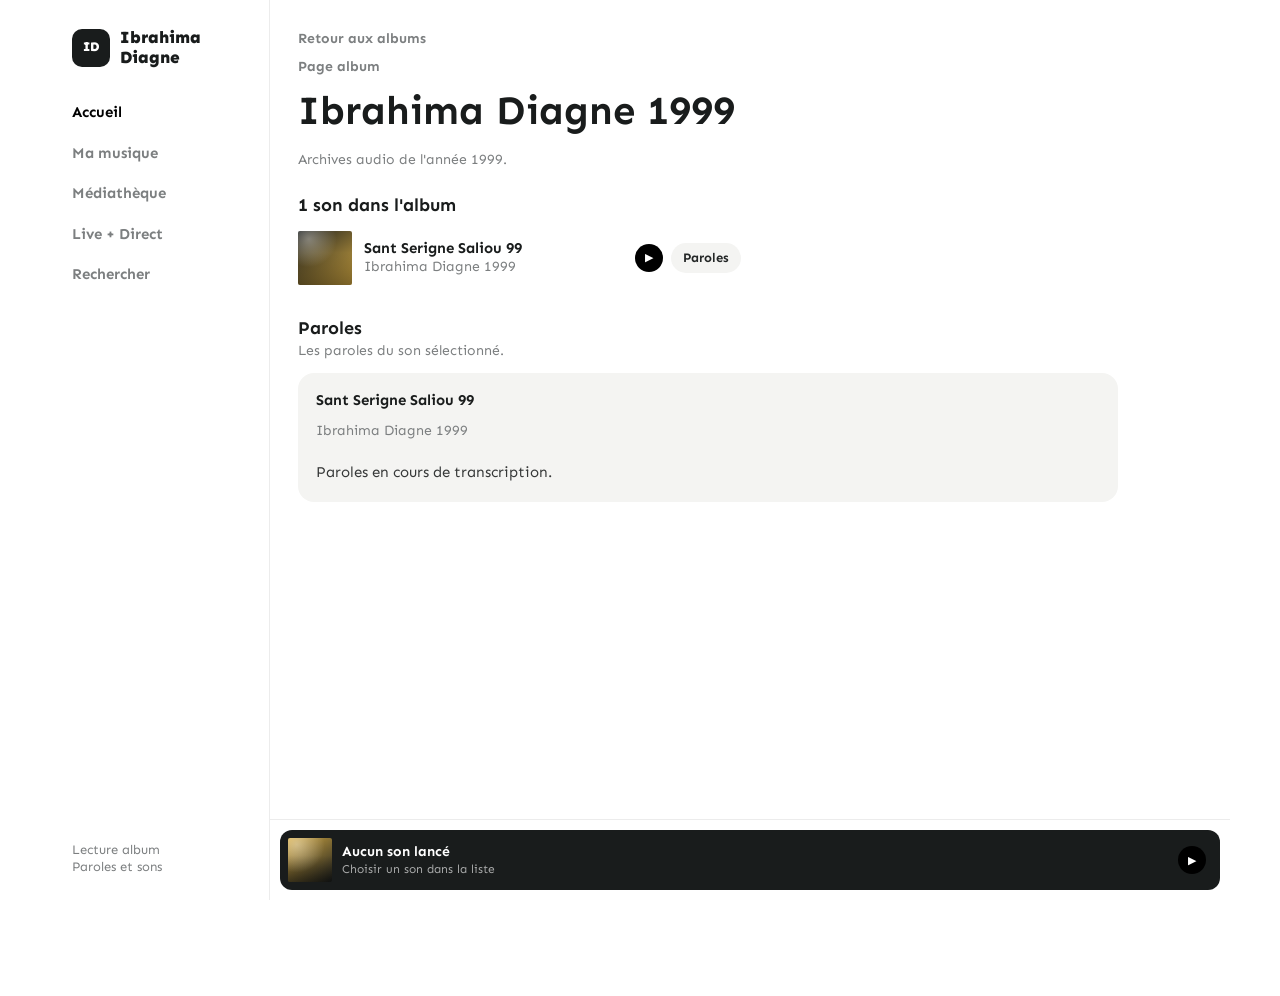
==== commit 17c4ffbe: "feat: redesign site as music player" ====
--- a/album.html
+++ b/album.html
@@ -1,76 +1,74 @@
 <!doctype html>
 <html lang="fr">
-  <head>
-    <meta charset="utf-8">
-    <meta name="viewport" content="width=device-width, initial-scale=1">
-    <title>Album | Ibrahima Diagne</title>
-    <meta name="description" content="Page album des archives musicales d'Ibrahima Diagne.">
-    <link rel="stylesheet" href="styles.css?v=20260605-musicapp">
-  </head>
-  <body>
-    <div class="app-shell">
-      <aside class="sidebar" aria-label="Navigation musicale">
-        <a class="brand" href="index.html#accueil" aria-label="Accueil Ibrahima Diagne">
-          <span class="brand-mark">ID</span>
-          <span>Ibrahima Diagne</span>
+
+<head>
+  <meta charset="utf-8">
+  <meta name="viewport" content="width=device-width, initial-scale=1">
+  <title>Album | Ibrahima Diagne</title>
+  <meta name="description" content="Page album des archives musicales d'Ibrahima Diagne.">
+  <link rel="preconnect" href="https://fonts.googleapis.com">
+  <link rel="preconnect" href="https://fonts.gstatic.com" crossorigin>
+  <link href="https://fonts.googleapis.com/css2?family=Sen:wght@400;500;600;700;800&display=swap" rel="stylesheet">
+  <link rel="stylesheet" href="styles.css?v=20260606-player">
+</head>
+
+<body>
+  <div class="app">
+    <div class="layout">
+      <aside class="side-nav" aria-label="Navigation principale">
+        <a class="side-brand" href="index.html#accueil" aria-label="Accueil Ibrahima Diagne">
+          <span class="side-mark">ID</span>
+          <span>Ibrahima<br>Diagne</span>
         </a>
-        <nav class="nav" aria-label="Navigation principale">
+        <nav class="main-nav">
           <a href="index.html#accueil">Accueil</a>
-          <a href="index.html#albums">Bibliothèque</a>
-          <a href="index.html#biographie">Biographie</a>
-          <a href="index.html#contact">Contact</a>
+          <a href="index.html#albums">Ma musique</a>
+          <a href="index.html#mediatheque">Médiathèque</a>
+          <a href="index.html#direct">Live + Direct</a>
+          <a href="index.html#rechercher">Rechercher</a>
         </nav>
-        <div class="sidebar-card">
-          <span>Album</span>
-          <strong id="sidebarAlbumTitle">Archives</strong>
-          <small>Lecture et paroles</small>
-        </div>
+        <p class="nav-footer">Lecture album<br>Paroles et sons</p>
       </aside>
 
-      <div class="app-main">
-        <header class="topbar">
-          <a class="brand mobile-brand" href="index.html#accueil" aria-label="Accueil Ibrahima Diagne">
-            <span class="brand-mark">ID</span>
-            <span>Ibrahima Diagne</span>
-          </a>
-          <div class="topbar-actions">
-            <a href="index.html#albums">Albums</a>
-            <a href="index.html#contact">Contact</a>
-          </div>
+      <main class="content">
+        <header class="brand-area album-header">
+          <a class="back-link" href="index.html#albums">Retour aux albums</a>
+          <p class="page-kicker">Page album</p>
+          <h1 id="albumTitle">Album</h1>
+          <p id="albumDescription" class="album-description"></p>
         </header>
 
-        <main>
-      <section class="album-detail-hero">
-        <a class="back-link" href="index.html#albums">Retour aux albums</a>
-        <p class="eyebrow">Page album</p>
-        <h1 id="albumTitle">Album</h1>
-        <p id="albumDescription" class="lead"></p>
-      </section>
+        <section class="section">
+          <div class="section-title">
+            <h2 id="albumTrackCount">Sons de l'album</h2>
+          </div>
+          <div id="albumTracks" class="track-list" aria-live="polite"></div>
+        </section>
 
-      <section class="section album-detail-section">
-        <div class="section-heading">
-          <p class="eyebrow">Sons</p>
-          <h2 id="albumTrackCount">Sons de l'album</h2>
-        </div>
-        <div id="albumTracks" class="track-list"></div>
-      </section>
-
-      <section class="section lyrics-section">
-        <div class="section-heading">
-          <p class="eyebrow">Paroles</p>
-          <h2>Paroles du son sélectionné</h2>
-        </div>
-        <article id="albumLyricsPanel" class="lyrics-panel"></article>
-      </section>
-        </main>
-
-        <footer class="footer">
-          <span>&copy; 2026 Ibrahima Diagne</span>
-          <span>Achats en ligne non ouverts sur cette version.</span>
-        </footer>
-      </div>
+        <section class="section lyrics-section">
+          <div class="section-title">
+            <h2>Paroles</h2>
+            <p>Les paroles du son sélectionné.</p>
+          </div>
+          <article id="albumLyricsPanel" class="lyrics-panel"></article>
+        </section>
+      </main>
     </div>
 
-    <script src="scripts/album.js?v=20260605-musicapp"></script>
-  </body>
+    <footer class="bottom-player" aria-label="Lecteur audio">
+      <div class="player-inner">
+        <span id="playerCover" class="player-cover"></span>
+        <span class="player-text">
+          <h3 id="playerTitle">Aucun son lancé</h3>
+          <p id="playerMeta">Choisir un son dans la liste</p>
+        </span>
+        <button id="playerToggle" class="play-mini" type="button" aria-label="Lecture">▶</button>
+      </div>
+      <audio id="globalAudio" preload="none"></audio>
+    </footer>
+  </div>
+
+  <script src="scripts/album.js?v=20260606-player"></script>
+</body>
+
 </html>
--- a/styles.css
+++ b/styles.css
@@ -1,18 +1,12 @@
 :root {
-  --bg: #050505;
-  --panel: #101010;
-  --panel-soft: #181818;
-  --card: #1d1d1d;
-  --card-hover: #292929;
-  --text: #f5f5f5;
-  --muted: #a7a7a7;
-  --line: rgba(255, 255, 255, 0.1);
-  --gold: #d6b24a;
-  --gold-soft: #f0d77b;
-  --accent: #9b123a;
-  --green: #1db954;
-  --radius: 10px;
-  --shadow: 0 22px 60px rgba(0, 0, 0, 0.35);
+  --text: #191c1c;
+  --muted: #7c7f80;
+  --soft: #f4f4f2;
+  --line: #ececec;
+  --gold: #d8ad44;
+  --red: #a41432;
+  --blue: #0d4d61;
+  --player: #191c1c;
 }
 
 * {
@@ -21,13 +15,16 @@
 
 html {
   scroll-behavior: smooth;
+  background: #fff;
 }
 
 body {
   margin: 0;
-  color: var(--text);
-  background: var(--bg);
-  font-family: Inter, ui-sans-serif, system-ui, -apple-system, BlinkMacSystemFont, "Segoe UI", sans-serif;
+  color: #242727;
+  background: #fff;
+  font-family: "Sen", Arial, sans-serif;
+  font-size: 16px;
+  line-height: 1.5;
 }
 
 a {
@@ -35,217 +32,15 @@
   text-decoration: none;
 }
 
-.app-shell {
-  display: grid;
-  grid-template-columns: 280px minmax(0, 1fr);
-  min-height: 100vh;
-  gap: 8px;
-  padding: 8px;
-  background: var(--bg);
-}
-
-.sidebar {
-  position: sticky;
-  top: 8px;
-  display: flex;
-  flex-direction: column;
-  gap: 10px;
-  height: calc(100vh - 16px);
-  padding: 16px;
-  background: #000;
-  border-radius: var(--radius);
-}
-
-.app-main {
-  min-width: 0;
-  overflow: hidden;
-  background: linear-gradient(180deg, #1b1b1b 0, #0b0b0b 360px, #0b0b0b 100%);
-  border-radius: var(--radius);
-}
-
-.topbar {
-  position: sticky;
-  top: 0;
-  z-index: 8;
-  display: flex;
-  align-items: center;
-  justify-content: space-between;
-  gap: 16px;
-  min-height: 68px;
-  padding: 14px clamp(18px, 4vw, 42px);
-  background: rgba(11, 11, 11, 0.72);
-  backdrop-filter: blur(18px);
-}
-
-.brand {
-  display: inline-flex;
-  align-items: center;
-  gap: 10px;
-  font-weight: 900;
-}
-
-.brand-mark {
-  display: grid;
-  width: 42px;
-  height: 42px;
-  place-items: center;
-  color: #000;
-  background: var(--gold-soft);
-  border-radius: 50%;
-  font-weight: 950;
-}
-
-.mobile-brand {
-  display: none;
-}
-
-.nav {
-  display: grid;
-  gap: 6px;
-  padding: 10px 0;
-}
-
-.nav a,
-.topbar-actions a {
-  color: var(--muted);
-  border-radius: 999px;
-  font-weight: 850;
-}
-
-.nav a {
-  padding: 12px 10px;
-}
-
-.topbar-actions {
-  display: flex;
-  gap: 8px;
-}
-
-.topbar-actions a {
-  padding: 10px 14px;
-  background: rgba(255, 255, 255, 0.08);
-}
-
-.nav a:hover,
-.topbar-actions a:hover {
-  color: var(--text);
-  background: rgba(255, 255, 255, 0.1);
-}
-
-.sidebar-card {
-  margin-top: auto;
-  display: grid;
-  gap: 6px;
-  padding: 16px;
-  background: var(--panel-soft);
-  border: 1px solid var(--line);
-  border-radius: var(--radius);
-}
-
-.sidebar-card span,
-.sidebar-card small {
-  color: var(--muted);
-  font-weight: 800;
-}
-
-.sidebar-card strong {
-  font-size: 1.25rem;
-}
-
-.hero {
-  display: grid;
-  grid-template-columns: minmax(260px, 360px) minmax(0, 1fr);
-  gap: clamp(22px, 4vw, 42px);
-  align-items: end;
-  padding: clamp(22px, 5vw, 54px) clamp(18px, 4vw, 42px) 42px;
-  background:
-    linear-gradient(180deg, rgba(214, 178, 74, 0.28), rgba(11, 11, 11, 0.95)),
-    radial-gradient(circle at 80% 12%, rgba(155, 18, 58, 0.28), transparent 34rem);
-}
-
-.hero-media {
-  position: relative;
-}
-
-.hero-image {
-  width: 100%;
-  aspect-ratio: 1;
-  object-fit: cover;
-  object-position: center;
-  border-radius: var(--radius);
-  box-shadow: var(--shadow);
-}
-
-.hero-card {
-  display: grid;
-  gap: 8px;
-  margin-top: 12px;
-  padding: 14px;
-  background: rgba(0, 0, 0, 0.58);
-  border: 1px solid var(--line);
-  border-radius: var(--radius);
-}
-
-.hero-card span,
-.hero-card small {
-  color: var(--muted);
-  font-weight: 800;
-}
-
-.featured-audio {
-  width: 100%;
-  min-width: 0;
-}
-
-.featured-play {
-  min-height: 42px;
-  padding: 0 16px;
-  color: #000;
-  background: var(--green);
-  border: 0;
-  border-radius: 999px;
+button,
+input,
+select,
+textarea {
   font: inherit;
-  font-weight: 950;
+}
+
+button {
   cursor: pointer;
-}
-
-.photo-credit {
-  display: block;
-  margin-top: 8px;
-  color: rgba(255, 255, 255, 0.52);
-  font-size: 0.74rem;
-  font-weight: 750;
-}
-
-.hero-copy {
-  min-width: 0;
-}
-
-.status-pill,
-.trust-row span {
-  display: inline-flex;
-  align-items: center;
-  width: max-content;
-  padding: 8px 12px;
-  color: var(--text);
-  background: rgba(255, 255, 255, 0.1);
-  border: 1px solid var(--line);
-  border-radius: 999px;
-  font-size: 0.86rem;
-  font-weight: 900;
-}
-
-.status-pill {
-  margin-bottom: 18px;
-}
-
-.eyebrow {
-  margin: 0 0 12px;
-  color: var(--gold-soft);
-  font-size: 0.75rem;
-  font-weight: 950;
-  letter-spacing: 0.16em;
-  text-transform: uppercase;
 }
 
 h1,
@@ -256,509 +51,542 @@
 }
 
 h1 {
-  max-width: 900px;
-  margin-bottom: 18px;
-  font-size: clamp(3.2rem, 7vw, 6.8rem);
-  line-height: 0.92;
-  letter-spacing: -0.04em;
+  max-width: 780px;
+  margin: -1px 0 0;
+  color: var(--text);
+  font-size: clamp(2rem, 4vw, 2.5rem);
+  font-weight: 700;
+  line-height: 1.28;
 }
 
 h2 {
+  margin: 0;
+  color: var(--text);
+  font-size: 18px;
+  font-weight: 700;
+  line-height: 1.5;
+}
+
+h3 {
+  margin: 0;
+  color: var(--text);
+  font-size: 15px;
+  font-weight: 700;
+  line-height: 1.28;
+}
+
+p {
+  margin-bottom: 0;
+  color: var(--muted);
+  font-size: 14px;
+  line-height: 1.35;
+}
+
+.app {
+  width: min(100%, 1180px);
+  min-height: 100vh;
+  margin: 0 auto;
+  padding: 0 18px 96px 0;
+  background: #fff;
+}
+
+.layout {
+  display: grid;
+  grid-template-columns: 220px minmax(0, 1fr);
+  gap: 28px;
+  align-items: start;
+}
+
+.side-nav {
+  position: sticky;
+  top: 0;
+  z-index: 20;
+  min-height: 100vh;
+  padding: 28px 22px;
+  background: #fff;
+  border-right: 1px solid var(--line);
+}
+
+.side-brand {
+  display: flex;
+  align-items: center;
+  gap: 10px;
+  margin-bottom: 34px;
+  color: var(--text);
+  font-size: 17px;
+  font-weight: 800;
+  line-height: 1.15;
+}
+
+.side-mark,
+.brand-logo {
+  display: grid;
+  place-items: center;
+  color: #fff;
+  background: var(--player);
+  font-weight: 800;
+}
+
+.side-mark {
+  width: 38px;
+  height: 38px;
+  flex: 0 0 auto;
+  border-radius: 10px;
+  font-size: 13px;
+}
+
+.brand-logo {
+  display: none;
+  width: 72px;
+  height: 72px;
+  border-radius: 22px;
+  font-size: 22px;
+}
+
+.main-nav {
+  display: grid;
+  gap: 18px;
+  color: var(--muted);
+  font-size: 15px;
+  font-weight: 700;
+}
+
+.main-nav a:first-child,
+.main-nav a:hover {
+  color: #000;
+}
+
+.nav-footer {
+  position: absolute;
+  left: 22px;
+  right: 22px;
+  bottom: 24px;
+  color: var(--muted);
+  font-size: 13px;
+  line-height: 1.35;
+}
+
+.content {
+  min-width: 0;
+}
+
+.content > *,
+.home-grid > * {
+  min-width: 0;
+}
+
+.brand-area {
+  display: grid;
+  gap: 9px;
+  padding: 28px 0 30px;
+}
+
+.album-header {
+  padding-bottom: 22px;
+}
+
+.page-kicker {
+  color: var(--muted);
+  font-size: 14px;
+  font-weight: 700;
+}
+
+.album-description {
+  max-width: 620px;
+  margin-top: 6px;
+}
+
+.section {
+  max-width: 100%;
+  min-width: 0;
+  overflow: hidden;
+  margin-bottom: 30px;
+}
+
+.section-title {
   margin-bottom: 12px;
-  font-size: clamp(1.8rem, 3vw, 2.8rem);
-  line-height: 1;
-  letter-spacing: -0.02em;
-}
-
-h3 {
-  margin-bottom: 8px;
-}
-
-.lead {
-  max-width: 720px;
-  color: rgba(255, 255, 255, 0.74);
-  font-size: clamp(1.05rem, 1.8vw, 1.24rem);
-  line-height: 1.65;
-}
-
-.button,
-.album-open,
+}
+
+.section-title.with-link {
+  display: flex;
+  align-items: end;
+  justify-content: space-between;
+  gap: 18px;
+}
+
+.section-title a,
 .back-link,
-.small-button {
-  display: inline-flex;
-  align-items: center;
-  justify-content: center;
-  min-height: 42px;
-  padding: 0 16px;
-  border-radius: 999px;
-  font-weight: 950;
-  cursor: pointer;
-}
-
-.primary,
-.album-open,
-.back-link {
-  color: #000;
-  background: var(--green);
-}
-
-.ghost,
-.small-button {
-  color: var(--text);
-  background: rgba(255, 255, 255, 0.08);
-  border: 1px solid var(--line);
-}
-
-.hero-actions,
-.trust-row {
-  display: flex;
-  flex-wrap: wrap;
-  gap: 12px;
-  margin-top: 24px;
-}
-
-.intro-band,
-.feature-row,
-.section,
-.payments,
-.bio,
-.contact {
-  padding: clamp(34px, 6vw, 70px) clamp(18px, 4vw, 42px);
-}
-
-.intro-band {
-  display: grid;
-  grid-template-columns: 1fr 1fr;
-  gap: 22px;
-  background: #0b0b0b;
-  border-top: 1px solid var(--line);
-}
-
-.intro-band p,
-.payments p,
-.contact p,
-.album-detail-hero .lead {
-  color: rgba(255, 255, 255, 0.7);
-  line-height: 1.7;
-}
-
-.feature-row {
-  display: grid;
-  grid-template-columns: repeat(3, 1fr);
-  gap: 12px;
-}
-
-.feature-row article,
-.bio-card,
-.stats,
-.contact-form,
-.track,
-.lyrics-panel {
-  background: var(--panel-soft);
-  border: 1px solid var(--line);
-  border-radius: var(--radius);
-}
-
-.feature-row article {
-  min-height: 160px;
-  padding: 22px;
-}
-
-.feature-row span,
-.news-grid span {
-  color: var(--green);
-  font-weight: 950;
-}
-
-.feature-row p,
-.section-heading p,
-.bio-card p,
-.track-meta,
-.album-preview,
-.album-preview-list,
-.stats span {
-  color: var(--muted);
-}
-
-.section-heading {
-  max-width: 820px;
-  margin-bottom: 24px;
-}
-
-.catalog-toolbar {
-  display: grid;
-  grid-template-columns: minmax(220px, 320px) minmax(220px, 1fr);
-  gap: 12px;
-  margin-bottom: 24px;
-  padding: 12px;
-  background: var(--panel);
-  border: 1px solid var(--line);
-  border-radius: var(--radius);
-}
-
-label {
-  display: grid;
-  gap: 8px;
-  color: var(--muted);
-  font-size: 0.9rem;
-  font-weight: 900;
-}
-
-select,
-input,
-textarea {
+.bio-panel a {
+  color: var(--muted);
+  font-size: 14px;
+  font-weight: 700;
+}
+
+.home-grid {
+  display: grid;
+  grid-template-columns: minmax(0, 1.15fr) minmax(320px, .85fr);
+  gap: 34px;
+  align-items: start;
+}
+
+.horizontal {
+  display: grid;
+  grid-template-columns: repeat(6, 130px);
+  gap: 14px;
   width: 100%;
-  min-height: 48px;
-  padding: 12px 14px;
-  color: var(--text);
-  background: var(--card);
-  border: 1px solid var(--line);
-  border-radius: 8px;
-  font: inherit;
-}
-
-textarea {
-  min-height: 120px;
-  resize: vertical;
-}
-
-.album-grid {
-  display: grid;
-  grid-template-columns: repeat(auto-fit, minmax(180px, 1fr));
-  gap: 18px;
-}
-
-.album-card {
-  display: grid;
-  gap: 12px;
-  padding: 14px;
-  background: var(--card);
-  border-radius: var(--radius);
-  transition: background 160ms ease, transform 160ms ease;
-}
-
-.album-card:hover {
-  background: var(--card-hover);
-  transform: translateY(-3px);
-}
-
-.album-cover {
+  min-width: 0;
+  overflow-x: auto;
+  max-width: 100%;
+  padding: 0 0 8px;
+  scrollbar-width: none;
+}
+
+.horizontal::-webkit-scrollbar {
+  display: none;
+}
+
+.playlist-card {
+  width: 130px;
+  min-width: 0;
+}
+
+.playlist-cover {
   position: relative;
-  display: flex;
-  flex-direction: column;
-  justify-content: flex-end;
-  aspect-ratio: 1;
-  padding: 16px;
+  width: 130px;
+  height: 130px;
+  margin-bottom: 9px;
   overflow: hidden;
-  color: var(--text);
-  background:
-    linear-gradient(135deg, rgba(214, 178, 74, 0.9), rgba(155, 18, 58, 0.86)),
-    #222;
-  border-radius: 8px;
-  box-shadow: 0 16px 34px rgba(0, 0, 0, 0.28);
-}
-
-.album-cover::before {
+  background: linear-gradient(145deg, var(--a), var(--b));
+  border-radius: 2px;
+}
+
+.playlist-cover::before,
+.track-thumb::before,
+.player-cover::before {
   content: "";
   position: absolute;
-  inset: 18%;
-  border: 1px solid rgba(255, 255, 255, 0.22);
-  border-radius: 50%;
-}
-
-.album-cover span,
-.album-cover strong,
-.album-cover p {
-  position: relative;
-}
-
-.album-cover span {
-  display: inline-flex;
-  width: max-content;
-  margin-bottom: auto;
-  color: rgba(255, 255, 255, 0.8);
-  font-weight: 950;
-}
-
-.album-cover strong {
-  font-size: 1.15rem;
-  line-height: 1.05;
-}
-
-.album-cover p {
-  display: none;
-}
-
-.album-card h3 {
-  margin-bottom: 4px;
-  color: var(--muted);
-  font-size: 0.92rem;
-}
-
-.album-open {
-  width: max-content;
-  min-height: 36px;
-  font-size: 0.88rem;
-}
-
-.album-preview-list {
-  display: grid;
-  gap: 6px;
-  padding: 0;
-  list-style: none;
-}
-
-.album-preview-list li {
-  color: var(--muted);
-  font-size: 0.9rem;
-}
-
-.album-detail-hero {
-  padding: clamp(34px, 6vw, 70px) clamp(18px, 4vw, 42px);
+  inset: 0;
   background:
-    linear-gradient(180deg, rgba(214, 178, 74, 0.26), rgba(11, 11, 11, 0.96)),
-    radial-gradient(circle at 80% 12%, rgba(155, 18, 58, 0.26), transparent 32rem);
-}
-
-.album-detail-section {
-  background: #0b0b0b;
+    radial-gradient(circle at 20% 15%, rgba(255, 255, 255, .38), transparent 28px),
+    linear-gradient(180deg, transparent 40%, rgba(0, 0, 0, .42));
+}
+
+.playlist-cover strong {
+  position: absolute;
+  left: 10px;
+  bottom: 9px;
+  z-index: 1;
+  color: #fff;
+  font-size: 24px;
+  font-weight: 800;
+  line-height: 1;
+}
+
+.playlist-card h3,
+.playlist-card p,
+.track-title h3,
+.track-title p {
+  overflow: hidden;
+  text-overflow: ellipsis;
+  white-space: nowrap;
+}
+
+.playlist-card p {
+  margin-top: 3px;
+  font-size: 13px;
 }
 
 .track-list {
   display: grid;
-  gap: 10px;
-}
-
-.track {
-  display: grid;
+  grid-template-columns: repeat(2, minmax(0, 1fr));
+  gap: 18px 28px;
+}
+
+.track-list.compact-list {
+  margin-top: 18px;
+}
+
+.track-row {
+  display: grid;
+  grid-template-columns: 54px 1fr 28px;
   gap: 12px;
-  padding: 14px;
-}
-
-.track::before {
-  display: none;
-}
-
-.track-top {
+  align-items: center;
+  min-height: 54px;
+}
+
+.album-track-row {
+  grid-template-columns: 54px minmax(0, 1fr) auto;
+}
+
+.album-actions {
   display: flex;
   align-items: center;
-  justify-content: space-between;
-  gap: 16px;
-}
-
-audio {
-  width: 100%;
-}
-
-.track-actions {
-  display: flex;
-  flex-wrap: wrap;
-  gap: 10px;
-}
-
-.small-button {
-  min-height: 36px;
+  gap: 8px;
+}
+
+.lyrics-button {
+  min-height: 30px;
   padding: 0 12px;
-}
-
-.small-button.disabled {
-  color: rgba(255, 255, 255, 0.42);
-  cursor: not-allowed;
-}
-
-.payments {
-  display: grid;
-  grid-template-columns: minmax(280px, 0.9fr) minmax(320px, 1.1fr);
-  gap: 24px;
-  align-items: center;
-  background: #0b0b0b;
-}
-
-.payment-grid {
-  display: grid;
-  grid-template-columns: repeat(2, 1fr);
-  gap: 14px;
-}
-
-.payment-card {
-  display: grid;
-  min-height: 190px;
-  align-content: end;
-  gap: 10px;
-  padding: 22px;
-  border-radius: var(--radius);
-}
-
-.payment-card button {
-  min-height: 40px;
-  color: rgba(255, 255, 255, 0.62);
-  background: rgba(255, 255, 255, 0.1);
+  color: #242727;
+  background: var(--soft);
   border: 0;
   border-radius: 999px;
-}
-
-.wave {
-  background: linear-gradient(135deg, #1468cf, #222);
-}
-
-.orange {
-  background: linear-gradient(135deg, #dc7f1f, #222);
-}
-
-.lyrics-section {
-  background: #0b0b0b;
-}
-
+  font-size: 13px;
+  font-weight: 700;
+}
+
+.track-thumb,
+.player-cover {
+  position: relative;
+  overflow: hidden;
+  background: linear-gradient(145deg, var(--a, #d8ad44), var(--b, #191c1c));
+  border-radius: 2px;
+}
+
+.track-thumb {
+  width: 54px;
+  height: 54px;
+}
+
+.track-title {
+  min-width: 0;
+}
+
+.play-mini {
+  width: 28px;
+  height: 28px;
+  display: grid;
+  place-items: center;
+  color: #fff;
+  background: #000;
+  border: 0;
+  border-radius: 50%;
+  font-size: 11px;
+  line-height: 1;
+}
+
+.media-grid,
+.event-grid {
+  display: grid;
+  gap: 12px;
+}
+
+.media-grid {
+  grid-template-columns: repeat(3, 1fr);
+}
+
+.media-link {
+  display: grid;
+  min-height: 82px;
+  place-items: center;
+  color: #242727;
+  background: var(--soft);
+  border-radius: 14px;
+  font-size: 14px;
+  font-weight: 800;
+}
+
+.event-grid {
+  grid-template-columns: 1fr 1fr;
+}
+
+.event-card {
+  min-height: 108px;
+  padding: 14px;
+  background: var(--soft);
+  border-radius: 16px;
+}
+
+.event-card h3 {
+  margin-bottom: 7px;
+}
+
+.large-events .event-card {
+  min-height: 126px;
+}
+
+.live-dot {
+  display: inline-block;
+  width: 8px;
+  height: 8px;
+  margin-right: 6px;
+  background: #e0243f;
+  border-radius: 50%;
+}
+
+.search-box {
+  display: grid;
+  gap: 8px;
+  color: var(--muted);
+  font-size: 14px;
+  font-weight: 700;
+}
+
+.search-box input {
+  width: min(100%, 520px);
+  min-height: 48px;
+  padding: 0 14px;
+  color: var(--text);
+  background: #fff;
+  border: 1px solid var(--line);
+  border-radius: 14px;
+  outline: none;
+}
+
+.bio-panel,
 .lyrics-panel {
-  max-width: 900px;
-  padding: clamp(22px, 4vw, 34px);
+  display: grid;
+  max-width: 820px;
+  gap: 12px;
+  padding: 18px;
+  background: var(--soft);
+  border-radius: 16px;
 }
 
 .lyrics-lines {
   display: grid;
-  gap: 12px;
-  margin-top: 22px;
-  color: var(--gold-soft);
-  font-size: clamp(1.08rem, 2vw, 1.35rem);
+  gap: 9px;
+  margin-top: 8px;
+}
+
+.lyrics-lines span {
+  color: #363838;
+  font-size: 15px;
   line-height: 1.55;
 }
 
-.bio {
-  display: grid;
-  grid-template-columns: minmax(280px, 1fr) minmax(240px, 420px);
-  gap: 18px;
-}
-
-.bio-card,
-.stats,
-.contact-form {
-  padding: clamp(22px, 4vw, 34px);
-}
-
-.source-link {
-  display: inline-flex;
-  margin-top: 8px;
-  padding: 11px 14px;
-  color: #000;
-  background: var(--green);
-  border-radius: 999px;
-  font-weight: 950;
-}
-
-.stats {
-  display: grid;
-  gap: 12px;
-}
-
-.stats div {
+.bottom-player {
+  position: fixed;
+  left: calc(50% + 110px);
+  bottom: 0;
+  z-index: 30;
+  width: min(960px, calc(100vw - 220px));
+  transform: translateX(-50%);
+  padding: 10px;
+  background: #fff;
+  border-top: 1px solid var(--line);
+}
+
+.player-inner {
+  display: grid;
+  grid-template-columns: 44px minmax(0, 1fr) 34px;
+  gap: 10px;
+  align-items: center;
+  padding: 8px;
+  color: #fff;
+  background: var(--player);
+  border-radius: 12px;
+}
+
+.player-cover {
+  width: 44px;
+  height: 44px;
+}
+
+.player-text {
+  min-width: 0;
+}
+
+.player-inner h3,
+.player-inner p {
+  overflow: hidden;
+  text-overflow: ellipsis;
+  white-space: nowrap;
+}
+
+.player-inner h3 {
+  color: #fff;
+  font-size: 14px;
+}
+
+.player-inner p {
+  color: rgba(255, 255, 255, .62);
+  font-size: 12px;
+}
+
+.empty-state {
+  grid-column: 1 / -1;
   padding: 18px;
-  background: var(--card);
-  border-radius: var(--radius);
-}
-
-.stats strong {
-  display: block;
-  font-size: 2.2rem;
-}
-
-.news-grid {
-  display: grid;
-  grid-template-columns: repeat(3, 1fr);
-  gap: 14px;
-}
-
-.news-grid article {
-  min-height: 180px;
-  padding: 22px;
-  background: var(--card);
-  border-radius: var(--radius);
-}
-
-.contact {
-  display: grid;
-  grid-template-columns: 1fr minmax(280px, 440px);
-  gap: 22px;
-  background: #0b0b0b;
-}
-
-.contact-form {
-  display: grid;
-  gap: 16px;
-}
-
-.contact-form .button {
-  margin-top: 8px;
-}
-
-.footer {
-  display: flex;
-  justify-content: space-between;
-  gap: 18px;
-  padding: 22px clamp(18px, 4vw, 42px);
-  color: var(--muted);
-  background: #0b0b0b;
-}
-
-@media (max-width: 980px) {
-  .app-shell {
+  color: var(--muted);
+  background: var(--soft);
+  border-radius: 16px;
+}
+
+@media (max-width: 900px) {
+  .app {
+    width: min(100%, 430px);
+    padding: 0 10px 96px;
+  }
+
+  .layout {
+    display: block;
+  }
+
+  .side-nav {
+    position: sticky;
+    top: 0;
+    min-height: 0;
+    margin: 0 -10px 18px;
+    padding: 12px 10px;
+    border-right: 0;
+    border-bottom: 1px solid var(--line);
+  }
+
+  .side-brand {
+    margin-bottom: 12px;
+  }
+
+  .main-nav {
+    display: flex;
+    gap: 18px;
+    overflow-x: auto;
+    padding-bottom: 4px;
+    white-space: nowrap;
+  }
+
+  .nav-footer {
+    display: none;
+  }
+
+  .brand-area {
+    justify-items: center;
+    padding-top: 10px;
+    text-align: center;
+  }
+
+  .brand-logo {
+    display: grid;
+  }
+
+  h1 {
+    font-size: 32px;
+    line-height: 1.5;
+  }
+
+  .home-grid,
+  .track-list {
     grid-template-columns: 1fr;
   }
 
-  .sidebar {
-    display: none;
-  }
-
-  .mobile-brand {
-    display: inline-flex;
-  }
-
-  .hero,
-  .intro-band,
-  .feature-row,
-  .payments,
-  .bio,
-  .contact,
-  .catalog-toolbar {
-    grid-template-columns: 1fr;
-  }
-
-  .hero {
-    align-items: start;
-  }
-
-  .hero-media {
-    max-width: 380px;
-  }
-
-  .news-grid,
-  .payment-grid {
-    grid-template-columns: 1fr;
-  }
-}
-
-@media (max-width: 560px) {
-  .app-shell {
-    padding: 0;
-  }
-
-  .app-main {
-    border-radius: 0;
-  }
-
-  .topbar-actions {
-    display: none;
-  }
-
-  h1 {
-    font-size: 3.1rem;
-  }
-
-  .album-grid {
-    grid-template-columns: repeat(2, minmax(0, 1fr));
-    gap: 12px;
-  }
-
-  .album-card {
-    padding: 10px;
-  }
-}
+  .horizontal {
+    display: flex;
+    max-width: 100%;
+  }
+
+  .playlist-card {
+    flex: 0 0 130px;
+  }
+
+  .media-grid {
+    grid-template-columns: repeat(3, 1fr);
+  }
+
+  .event-grid {
+    grid-template-columns: 1fr 1fr;
+  }
+
+  .bottom-player {
+    left: 50%;
+    width: min(100%, 430px);
+  }
+}
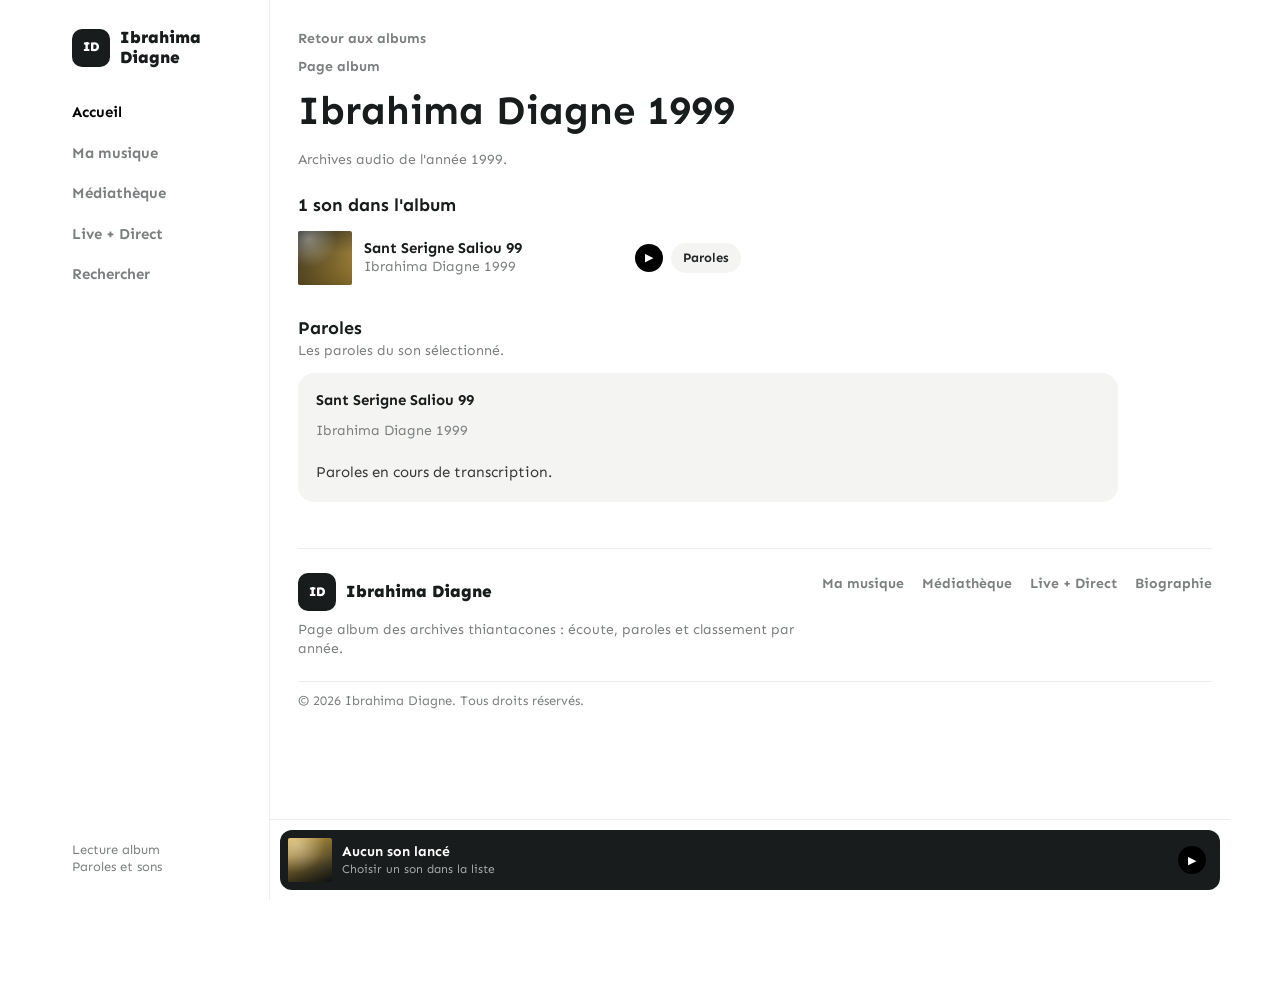
==== commit 12c4ef04: "chore: add favicon meta tags and footer" ====
--- a/album.html
+++ b/album.html
@@ -5,7 +5,24 @@
   <meta charset="utf-8">
   <meta name="viewport" content="width=device-width, initial-scale=1">
   <title>Album | Ibrahima Diagne</title>
-  <meta name="description" content="Page album des archives musicales d'Ibrahima Diagne.">
+  <meta name="description"
+    content="Écouter un album d'Ibrahima Diagne, consulter les sons disponibles et lire les paroles associées.">
+  <meta name="theme-color" content="#191c1c">
+  <meta name="robots" content="index, follow">
+  <link rel="canonical" href="https://ibrahimadiagne.com/album.html">
+  <link rel="icon" href="assets/favicon.svg" type="image/svg+xml">
+  <link rel="apple-touch-icon" href="assets/favicon.svg">
+  <meta property="og:type" content="music.album">
+  <meta property="og:locale" content="fr_SN">
+  <meta property="og:title" content="Album | Ibrahima Diagne">
+  <meta property="og:description"
+    content="Sons, paroles et archives audio des albums d'Ibrahima Diagne.">
+  <meta property="og:url" content="https://ibrahimadiagne.com/album.html">
+  <meta property="og:image" content="https://ibrahimadiagne.com/assets/images/serigne-bethio-thioune.jpg">
+  <meta name="twitter:card" content="summary_large_image">
+  <meta name="twitter:title" content="Album | Ibrahima Diagne">
+  <meta name="twitter:description" content="Écouter les sons et consulter les paroles des albums d'Ibrahima Diagne.">
+  <meta name="twitter:image" content="https://ibrahimadiagne.com/assets/images/serigne-bethio-thioune.jpg">
   <link rel="preconnect" href="https://fonts.googleapis.com">
   <link rel="preconnect" href="https://fonts.gstatic.com" crossorigin>
   <link href="https://fonts.googleapis.com/css2?family=Sen:wght@400;500;600;700;800&display=swap" rel="stylesheet">
@@ -52,6 +69,23 @@
           </div>
           <article id="albumLyricsPanel" class="lyrics-panel"></article>
         </section>
+
+        <footer class="site-footer">
+          <div>
+            <a class="footer-brand" href="index.html#accueil">
+              <span class="side-mark">ID</span>
+              <span>Ibrahima Diagne</span>
+            </a>
+            <p>Page album des archives thiantacones : écoute, paroles et classement par année.</p>
+          </div>
+          <nav class="footer-links" aria-label="Liens du pied de page">
+            <a href="index.html#albums">Ma musique</a>
+            <a href="index.html#mediatheque">Médiathèque</a>
+            <a href="index.html#direct">Live + Direct</a>
+            <a href="index.html#biographie">Biographie</a>
+          </nav>
+          <p class="footer-copy">&copy; 2026 Ibrahima Diagne. Tous droits réservés.</p>
+        </footer>
       </main>
     </div>
 
--- a/styles.css
+++ b/styles.css
@@ -250,6 +250,12 @@
   min-width: 0;
 }
 
+.album-grid-player {
+  display: grid;
+  grid-template-columns: repeat(auto-fill, minmax(130px, 130px));
+  gap: 18px 14px;
+}
+
 .playlist-cover {
   position: relative;
   width: 130px;
@@ -441,6 +447,47 @@
   padding: 18px;
   background: var(--soft);
   border-radius: 16px;
+}
+
+.site-footer {
+  display: grid;
+  grid-template-columns: minmax(260px, 1fr) auto;
+  gap: 22px;
+  align-items: start;
+  margin: 46px 0 26px;
+  padding: 24px 0 34px;
+  border-top: 1px solid var(--line);
+}
+
+.footer-brand {
+  display: inline-flex;
+  align-items: center;
+  gap: 10px;
+  margin-bottom: 10px;
+  color: var(--text);
+  font-size: 17px;
+  font-weight: 800;
+}
+
+.footer-links {
+  display: flex;
+  flex-wrap: wrap;
+  justify-content: flex-end;
+  gap: 14px 18px;
+  color: var(--muted);
+  font-size: 14px;
+  font-weight: 700;
+}
+
+.footer-links a:hover {
+  color: var(--text);
+}
+
+.footer-copy {
+  grid-column: 1 / -1;
+  padding-top: 10px;
+  border-top: 1px solid var(--line);
+  font-size: 13px;
 }
 
 .lyrics-lines {
@@ -577,12 +624,30 @@
     flex: 0 0 130px;
   }
 
+  .album-grid-player {
+    grid-template-columns: repeat(2, minmax(130px, 1fr));
+  }
+
+  .album-grid-player .playlist-card,
+  .album-grid-player .playlist-cover {
+    width: 100%;
+  }
+
   .media-grid {
     grid-template-columns: repeat(3, 1fr);
   }
 
   .event-grid {
     grid-template-columns: 1fr 1fr;
+  }
+
+  .site-footer {
+    grid-template-columns: 1fr;
+    gap: 18px;
+  }
+
+  .footer-links {
+    justify-content: flex-start;
   }
 
   .bottom-player {
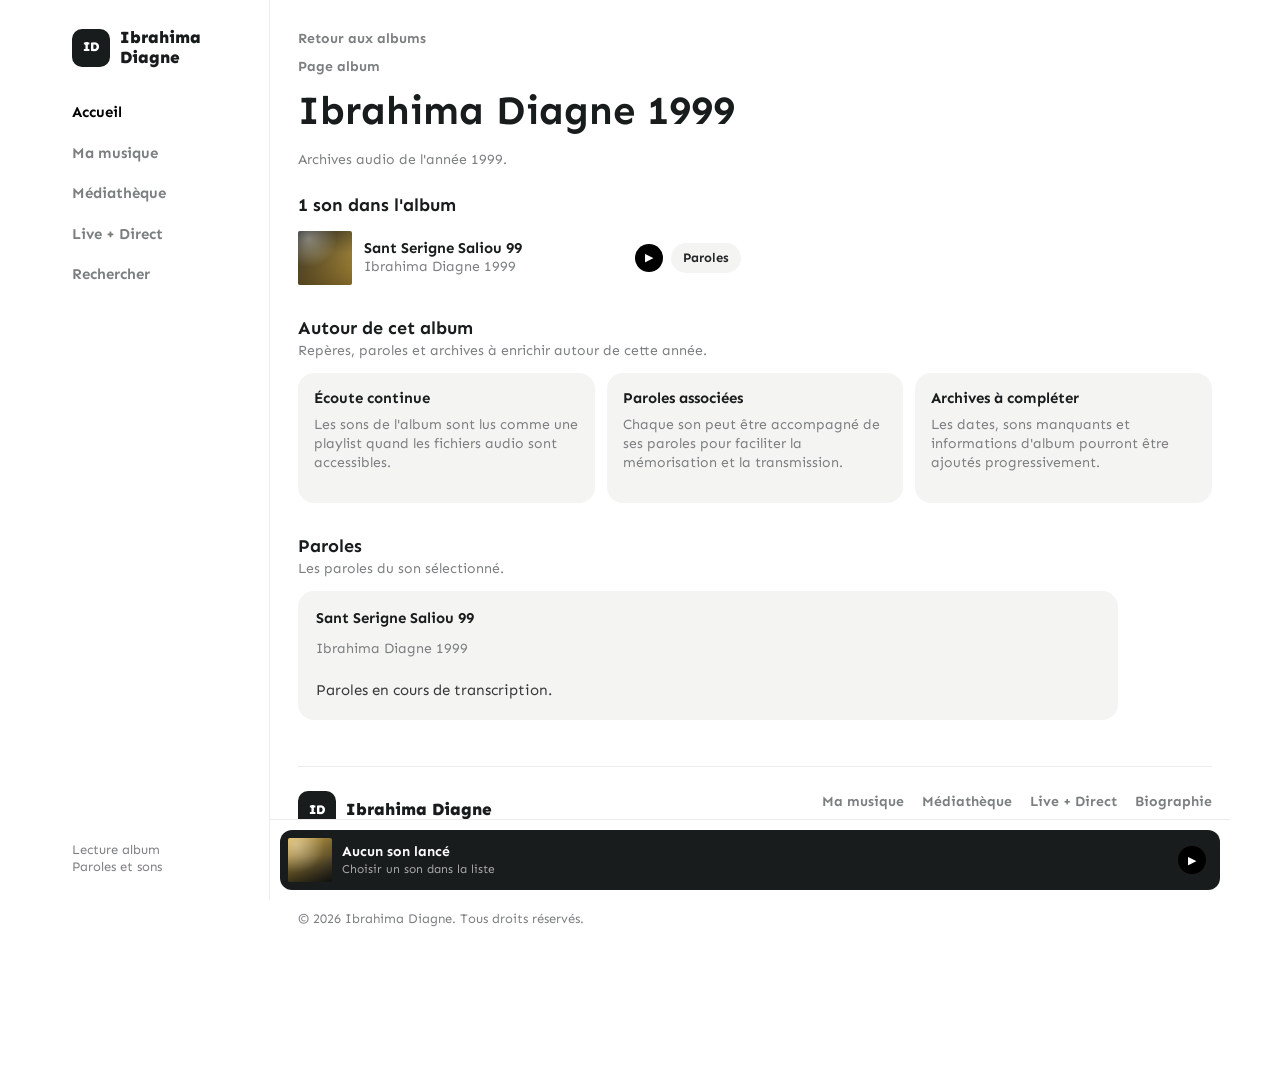
==== commit f7a854ec: "content: add living homepage and album sections" ====
--- a/album.html
+++ b/album.html
@@ -62,6 +62,27 @@
           <div id="albumTracks" class="track-list" aria-live="polite"></div>
         </section>
 
+        <section class="section">
+          <div class="section-title">
+            <h2>Autour de cet album</h2>
+            <p>Repères, paroles et archives à enrichir autour de cette année.</p>
+          </div>
+          <div class="community-panel album-context-panel">
+            <article>
+              <h3>Écoute continue</h3>
+              <p>Les sons de l'album sont lus comme une playlist quand les fichiers audio sont accessibles.</p>
+            </article>
+            <article>
+              <h3>Paroles associées</h3>
+              <p>Chaque son peut être accompagné de ses paroles pour faciliter la mémorisation et la transmission.</p>
+            </article>
+            <article>
+              <h3>Archives à compléter</h3>
+              <p>Les dates, sons manquants et informations d'album pourront être ajoutés progressivement.</p>
+            </article>
+          </div>
+        </section>
+
         <section class="section lyrics-section">
           <div class="section-title">
             <h2>Paroles</h2>
--- a/styles.css
+++ b/styles.css
@@ -409,6 +409,97 @@
 
 .large-events .event-card {
   min-height: 126px;
+}
+
+.news-strip {
+  display: grid;
+  grid-template-columns: 1.25fr .9fr .9fr;
+  gap: 12px;
+}
+
+.news-card,
+.community-panel article,
+.timeline-list article {
+  background: var(--soft);
+  border-radius: 16px;
+}
+
+.news-card {
+  display: grid;
+  min-height: 150px;
+  align-content: end;
+  gap: 8px;
+  padding: 16px;
+}
+
+.news-card span {
+  width: max-content;
+  padding: 5px 9px;
+  color: #fff;
+  background: var(--player);
+  border-radius: 999px;
+  font-size: 12px;
+  font-weight: 800;
+}
+
+.featured-news {
+  color: #fff;
+  background:
+    radial-gradient(circle at 86% 16%, rgba(216, 173, 68, .36), transparent 8rem),
+    #191c1c;
+}
+
+.featured-news h3,
+.featured-news p {
+  color: #fff;
+}
+
+.featured-news p {
+  opacity: .72;
+}
+
+.timeline-list {
+  display: grid;
+  gap: 10px;
+}
+
+.timeline-list article {
+  display: grid;
+  grid-template-columns: 42px 1fr;
+  gap: 12px;
+  align-items: start;
+  padding: 14px;
+}
+
+.timeline-list span {
+  display: grid;
+  width: 34px;
+  height: 34px;
+  place-items: center;
+  color: #fff;
+  background: var(--player);
+  border-radius: 50%;
+  font-size: 13px;
+  font-weight: 800;
+}
+
+.community-panel {
+  display: grid;
+  grid-template-columns: repeat(3, minmax(0, 1fr));
+  gap: 12px;
+}
+
+.community-panel article {
+  min-height: 130px;
+  padding: 16px;
+}
+
+.community-panel h3 {
+  margin-bottom: 8px;
+}
+
+.album-context-panel {
+  max-width: 920px;
 }
 
 .live-dot {
@@ -641,6 +732,11 @@
     grid-template-columns: 1fr 1fr;
   }
 
+  .news-strip,
+  .community-panel {
+    grid-template-columns: 1fr;
+  }
+
   .site-footer {
     grid-template-columns: 1fr;
     gap: 18px;
